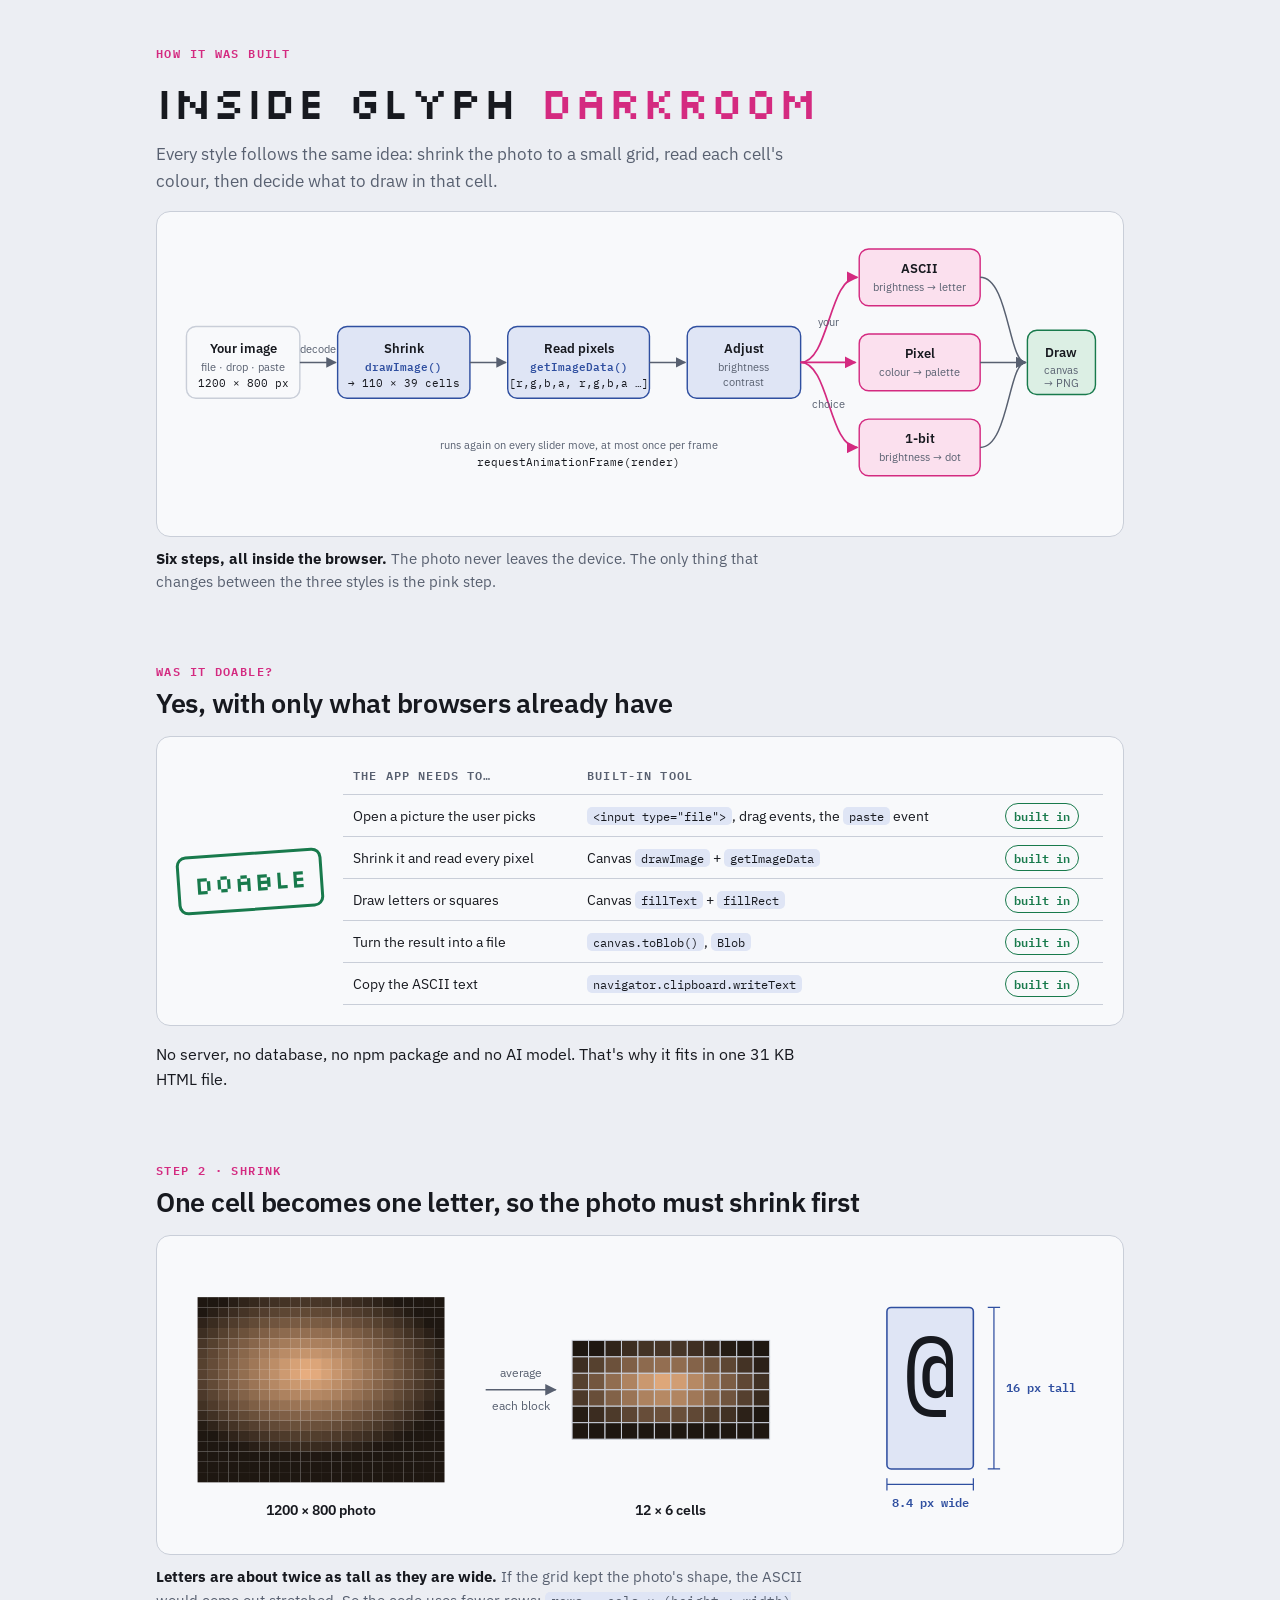
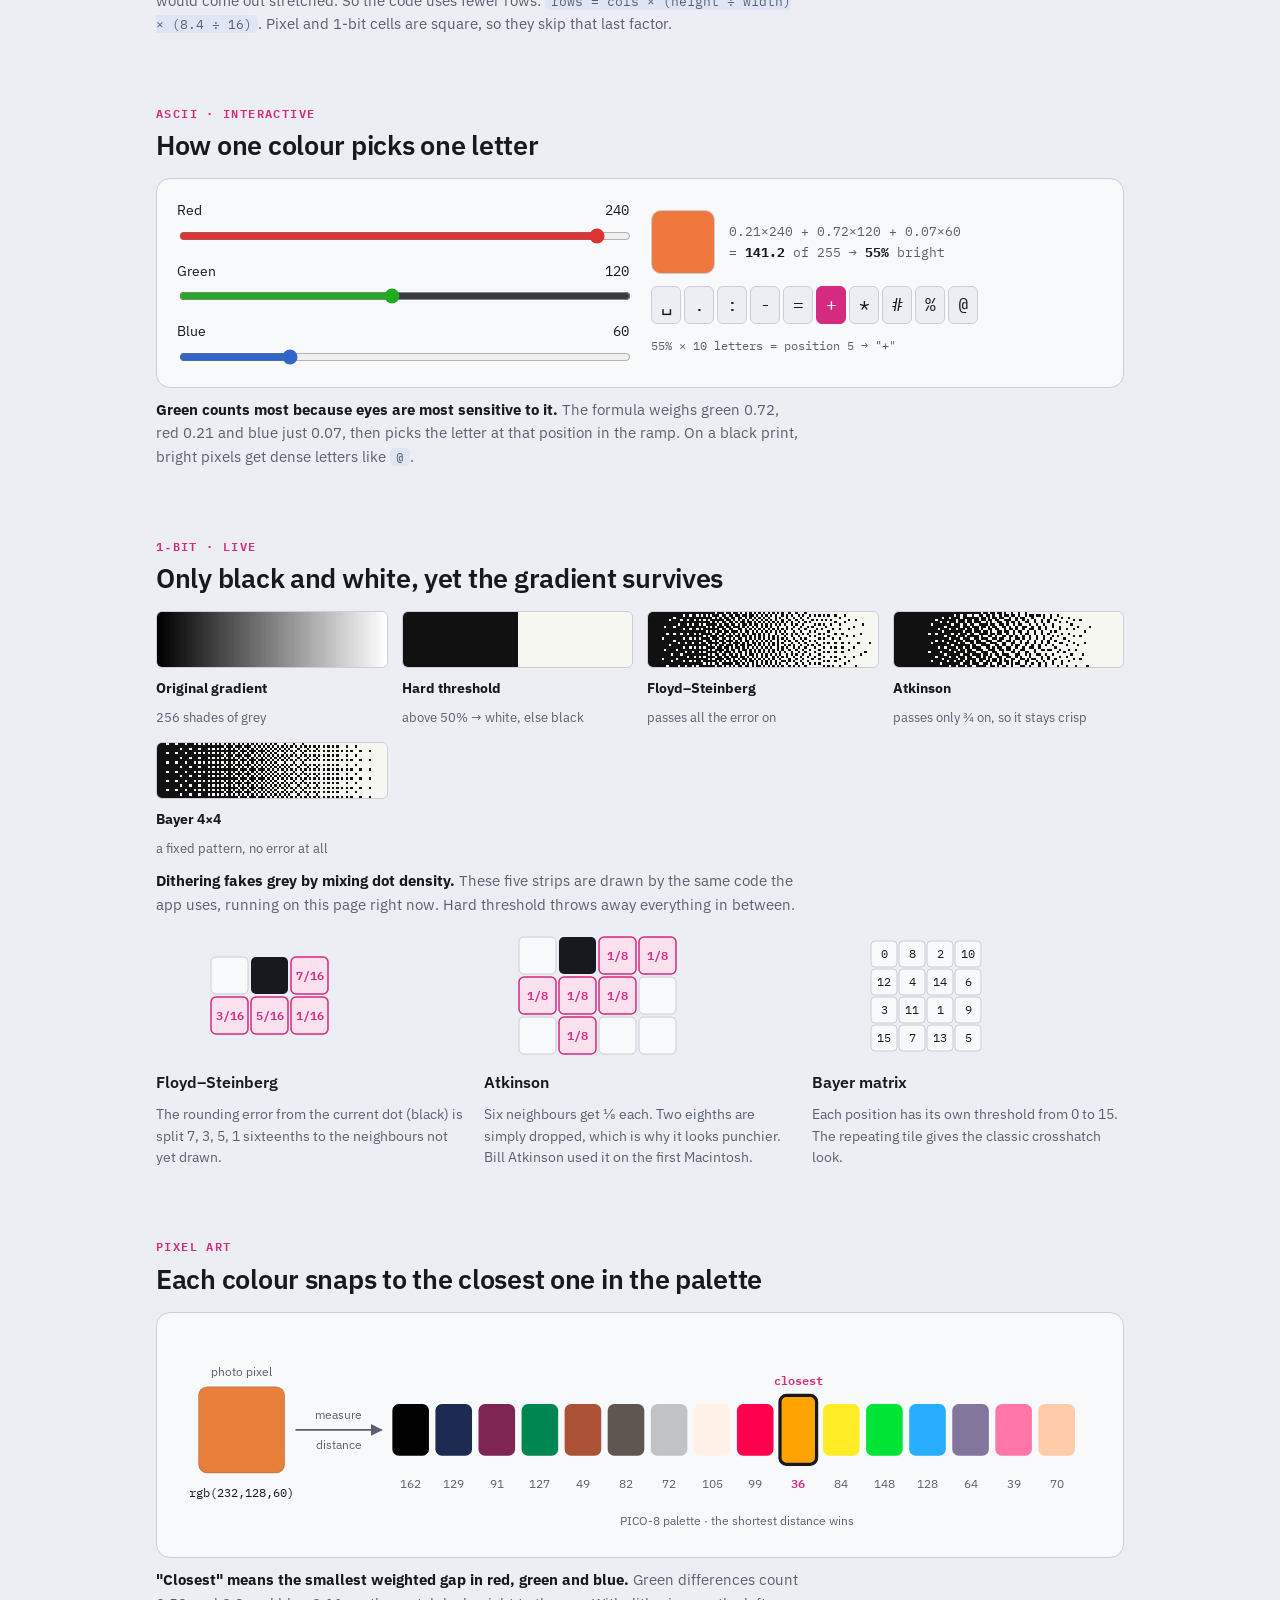
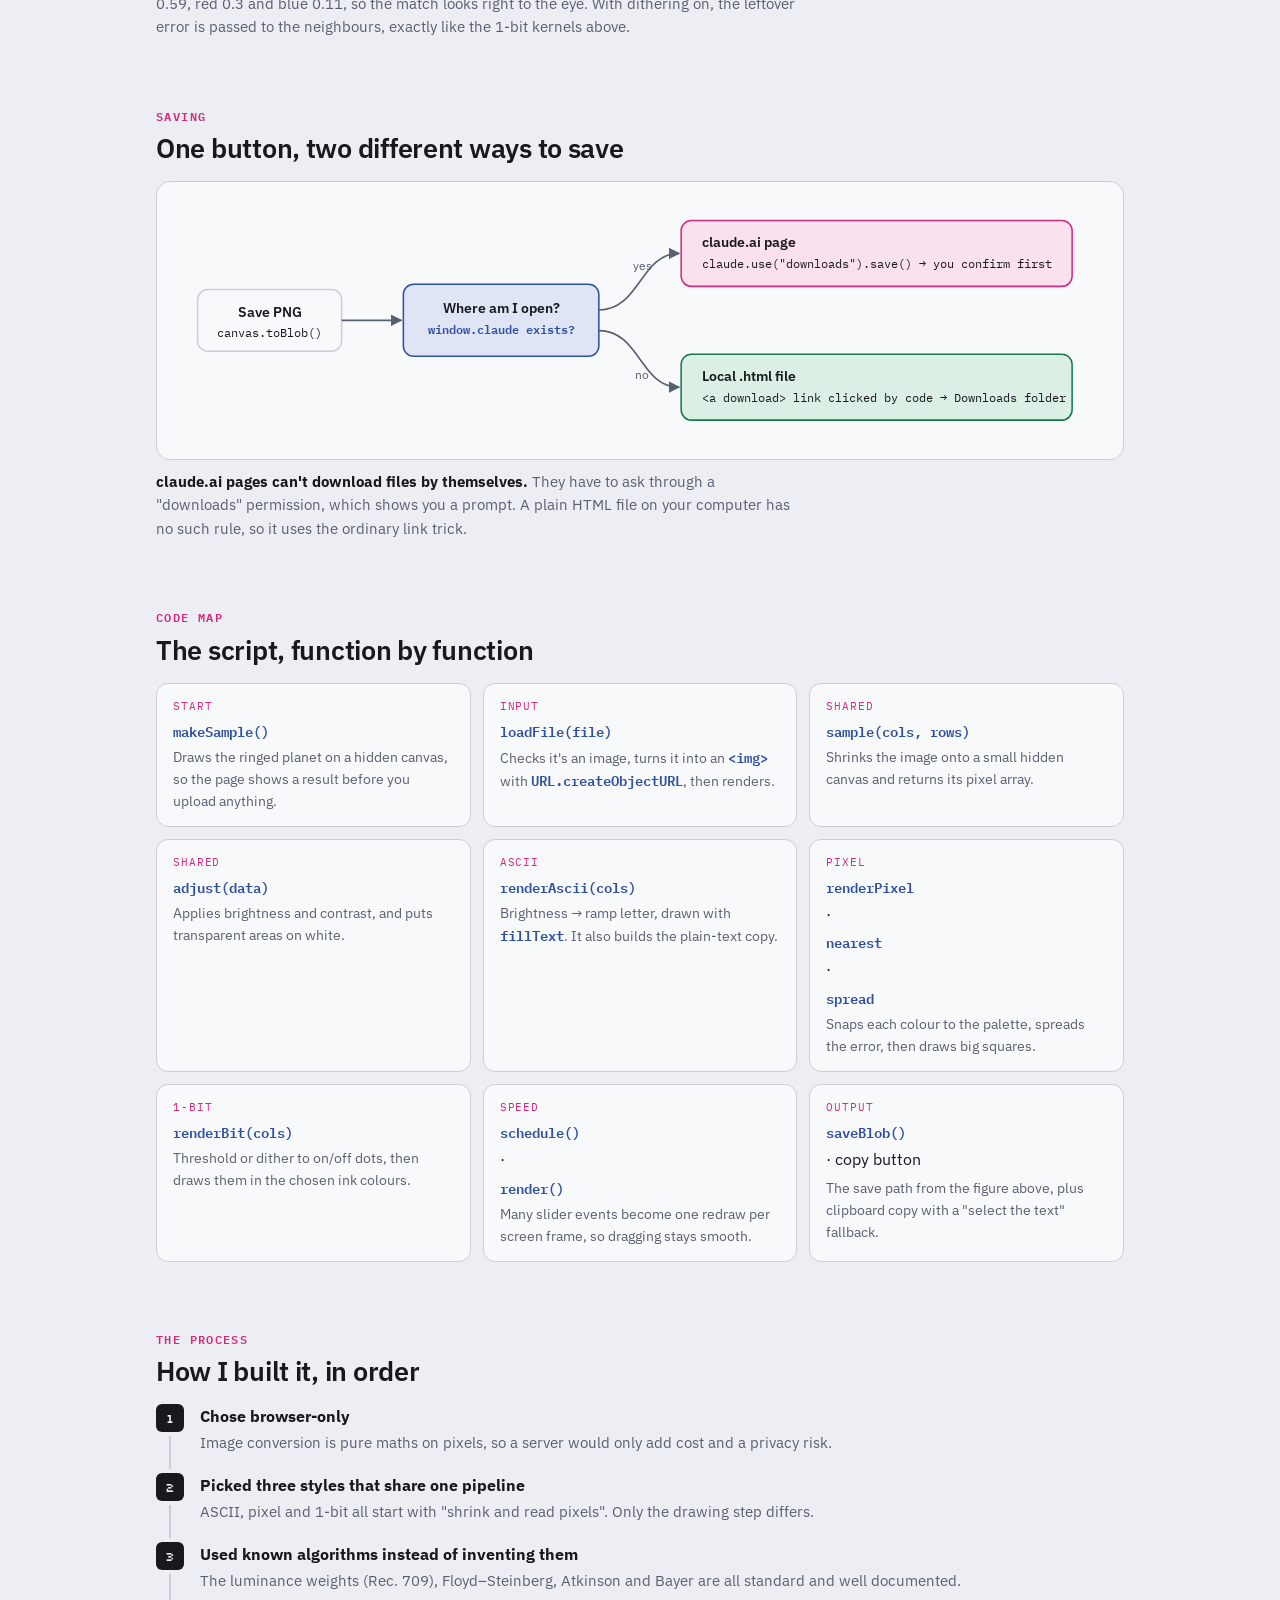
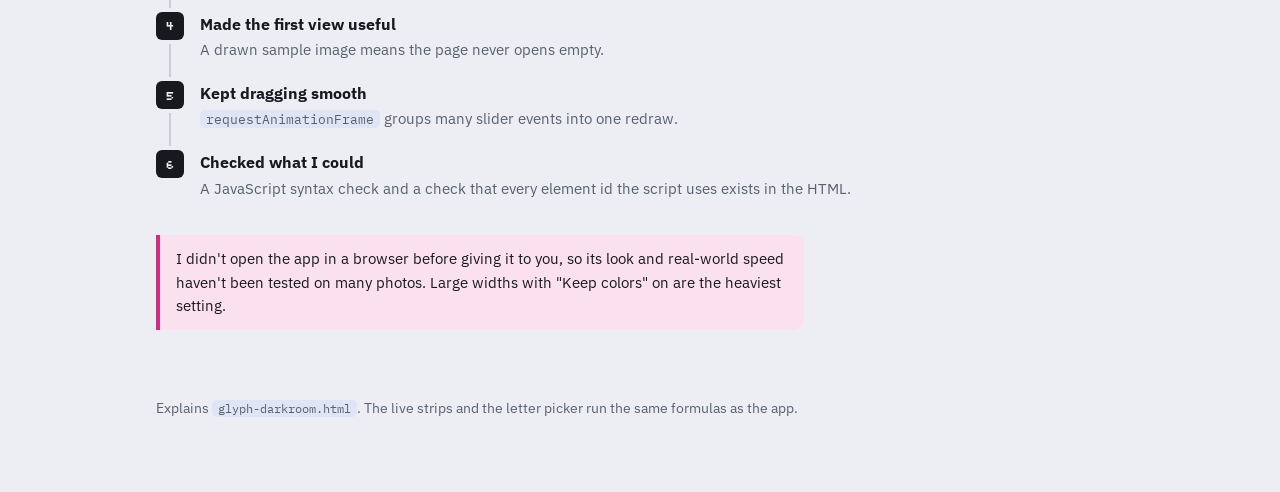
==== glyph-darkroom-explained.html @ 5de2284b "Add Glyph Darkroom app, explainer page and README" ====
<!doctype html>
<html lang="en">
<head>
<meta charset="utf-8">
<meta name="viewport" content="width=device-width, initial-scale=1, viewport-fit=cover">
<style>:root{padding-top:env(safe-area-inset-top,0px);padding-bottom:env(safe-area-inset-bottom,0px)}body{margin:0}img{max-width:100%}[hidden]{display:none!important}</style>
<title>Inside Glyph Darkroom</title>
<meta name="claude:viewport-fit-sides" content="cover">
<link rel="preconnect" href="https://fonts.googleapis.com">
<link rel="preconnect" href="https://fonts.gstatic.com" crossorigin>
<link rel="stylesheet" href="https://fonts.googleapis.com/css2?family=Silkscreen&family=IBM+Plex+Sans:wght@400;500;600&family=IBM+Plex+Mono:wght@400;500;600&display=swap">
<style>
/* Layout: one 1000px column; every section opens with a figure, caption states the claim, a little text after.
   Same risograph palette as the app it explains. */
:root {
  --paper: #eceef3; --sheet: #f8f9fb; --ink: #17191f; --muted: #586070; --rule: #c9ced8;
  --blue: #2f4fa0; --blue-soft: #dfe5f5; --pink: #d42a80; --pink-soft: #fbe0ee;
  --green: #187a4c; --green-soft: #dcefe4; --mat: #dfe2e9;
  --font-display: "Silkscreen", "Courier New", monospace;
  --font-body: "IBM Plex Sans", system-ui, -apple-system, "Segoe UI", sans-serif;
  --font-mono: "IBM Plex Mono", ui-monospace, Consolas, monospace;
}
@media (prefers-color-scheme: dark) {
  :root:not([data-theme="light"]) {
    --paper: #13151a; --sheet: #1b1e25; --ink: #eceef3; --muted: #9aa2b2; --rule: #2e333e;
    --blue: #8ea6ec; --blue-soft: #232c45; --pink: #ff6fb3; --pink-soft: #3b1d2d;
    --green: #5fd39a; --green-soft: #173327; --mat: #0e1014;
    color-scheme: dark;
  }
}
:root[data-theme="dark"] {
  --paper: #13151a; --sheet: #1b1e25; --ink: #eceef3; --muted: #9aa2b2; --rule: #2e333e;
  --blue: #8ea6ec; --blue-soft: #232c45; --pink: #ff6fb3; --pink-soft: #3b1d2d;
  --green: #5fd39a; --green-soft: #173327; --mat: #0e1014;
  color-scheme: dark;
}
* { box-sizing: border-box; }
body { background: var(--paper); color: var(--ink); font-family: var(--font-body); font-size: 16px; line-height: 1.6; }
.page {
  max-width: 1000px; margin: 0 auto;
  padding-block: 44px 72px;
  padding-left: max(16px, env(safe-area-inset-left, 0px));
  padding-right: max(16px, env(safe-area-inset-right, 0px));
  display: flex; flex-direction: column; gap: 68px;
}
h1, h2, h3 { margin: 0; text-wrap: balance; }
h1 { font-family: var(--font-display); font-weight: 400; font-size: clamp(1.8rem, 5vw, 2.8rem); line-height: 1.05; }
h1 .pk { color: var(--pink); }
h2 { font-size: clamp(1.3rem, 3vw, 1.7rem); font-weight: 600; line-height: 1.25; letter-spacing: -0.01em; }
h3 { font-size: 1rem; font-weight: 600; }
p { margin: 0; max-width: 65ch; }
code { font-family: var(--font-mono); font-size: 0.86em; background: var(--blue-soft); padding: 1px 6px; border-radius: 5px; }
.eyebrow { font-family: var(--font-mono); font-size: 0.72rem; font-weight: 600; letter-spacing: 0.12em; text-transform: uppercase; color: var(--pink); }
section { display: flex; flex-direction: column; gap: 16px; }
.head { display: flex; flex-direction: column; gap: 6px; }
.lead { color: var(--muted); font-size: 1.05rem; }
figure { margin: 0; display: flex; flex-direction: column; gap: 10px; }
figcaption { color: var(--muted); font-size: 0.92rem; max-width: 72ch; }
figcaption strong { color: var(--ink); }
.panel { background: var(--sheet); border: 1px solid var(--rule); border-radius: 14px; padding: 20px; }
.scroll { overflow-x: auto; }
.scroll svg { display: block; width: 100%; min-width: 660px; height: auto; }

/* svg paint */
.n { fill: var(--sheet); stroke: var(--rule); stroke-width: 1.5; }
.n-b { fill: var(--blue-soft); stroke: var(--blue); stroke-width: 1.5; }
.n-p { fill: var(--pink-soft); stroke: var(--pink); stroke-width: 1.5; }
.n-g { fill: var(--green-soft); stroke: var(--green); stroke-width: 1.5; }
.tx { fill: var(--ink); font-family: var(--font-body); font-size: 13px; }
.tb { fill: var(--ink); font-family: var(--font-body); font-weight: 600; font-size: 14px; }
.tm { fill: var(--muted); font-family: var(--font-body); font-size: 11.5px; }
.tc { fill: var(--ink); font-family: var(--font-mono); font-size: 11.5px; }
.tc-b { fill: var(--blue); font-family: var(--font-mono); font-size: 11.5px; font-weight: 600; }
.tc-p { fill: var(--pink); font-family: var(--font-mono); font-size: 11.5px; font-weight: 600; }
.e { fill: none; stroke: var(--muted); stroke-width: 1.6; }
.e-p { fill: none; stroke: var(--pink); stroke-width: 1.8; }
.ah { fill: var(--muted); } .ah-p { fill: var(--pink); }
.dim { stroke: var(--blue); stroke-width: 1.2; fill: none; }
.cellg { fill: none; stroke: var(--rule); stroke-width: 1; }
.cell-hot { fill: var(--pink-soft); stroke: var(--pink); stroke-width: 1.5; }
.cell-me { fill: var(--ink); }
.cell-w { fill: var(--sheet); stroke: var(--rule); stroke-width: 1; }

/* verdict */
.verdict { display: grid; grid-template-columns: auto minmax(0, 1fr); gap: 16px 20px; align-items: center; }
.stamp { font-family: var(--font-display); font-size: 1.6rem; color: var(--green); border: 3px solid var(--green); border-radius: 10px; padding: 6px 14px; transform: rotate(-4deg); white-space: nowrap; }
.need { width: 100%; border-collapse: collapse; font-size: 0.9rem; }
.need th, .need td { text-align: left; padding: 9px 10px; border-bottom: 1px solid var(--rule); vertical-align: top; }
.need th { font-family: var(--font-mono); font-size: 0.72rem; letter-spacing: 0.1em; text-transform: uppercase; color: var(--muted); font-weight: 600; }
.chip { font-family: var(--font-mono); font-size: 0.75rem; font-weight: 600; padding: 2px 8px; border-radius: 999px; border: 1.5px solid currentColor; white-space: nowrap; }
.chip.ok { color: var(--green); }
.table-wrap { overflow-x: auto; }
.table-wrap table { min-width: 560px; }

/* luminance lab */
.lab { display: grid; grid-template-columns: minmax(0, 1fr) minmax(0, 1fr); gap: 22px; align-items: center; }
.lab-in { display: flex; flex-direction: column; gap: 14px; }
.slider { display: flex; flex-direction: column; gap: 4px; font-size: 0.88rem; }
.slider .row { display: flex; justify-content: space-between; }
.slider output { font-family: var(--font-mono); font-variant-numeric: tabular-nums; }
input[type="range"] { width: 100%; }
#rR { accent-color: #d33; } #rG { accent-color: #2a2; } #rB { accent-color: #36c; }
.lab-out { display: flex; flex-direction: column; gap: 12px; }
.swatch-row { display: flex; align-items: center; gap: 14px; }
.swatch { width: 64px; height: 64px; border-radius: 10px; border: 1px solid var(--rule); flex-shrink: 0; }
.math { font-family: var(--font-mono); font-size: 0.82rem; color: var(--muted); font-variant-numeric: tabular-nums; overflow-wrap: anywhere; }
.math b { color: var(--ink); }
.ramp { display: flex; gap: 3px; flex-wrap: wrap; }
.ramp span {
  width: 30px; height: 38px; display: inline-flex; align-items: center; justify-content: center;
  font-family: var(--font-mono); font-size: 1.15rem; border-radius: 6px; border: 1px solid var(--rule); background: var(--paper);
}
.ramp span.on { background: var(--pink); border-color: var(--pink); color: #fff; }
.ramp-idx { font-family: var(--font-mono); font-size: 0.78rem; color: var(--muted); }

/* dithering small multiples */
.multiples { display: grid; grid-template-columns: repeat(auto-fill, minmax(min(100%, 210px), 1fr)); gap: 14px; }
.mult { display: flex; flex-direction: column; gap: 8px; }
.mult canvas { width: 100%; height: auto; image-rendering: pixelated; border-radius: 6px; border: 1px solid var(--rule); display: block; }
.mult b { font-size: 0.9rem; }
.mult span { font-size: 0.82rem; color: var(--muted); }

/* kernels */
.kernels { display: grid; grid-template-columns: repeat(3, minmax(0, 1fr)); gap: 16px; }
.kernel { display: flex; flex-direction: column; gap: 8px; align-items: flex-start; }
.kernel svg { width: 100%; max-width: 230px; height: auto; }
.kernel p { font-size: 0.85rem; color: var(--muted); }

/* code map */
.codemap { display: grid; grid-template-columns: repeat(auto-fill, minmax(min(100%, 280px), 1fr)); gap: 12px; }
.fn { padding: 14px 16px; border-radius: 12px; border: 1px solid var(--rule); background: var(--sheet); display: flex; flex-direction: column; gap: 4px; }
.fn code { background: none; padding: 0; font-weight: 600; color: var(--blue); font-size: 0.86rem; }
.fn span { font-size: 0.86rem; color: var(--muted); }
.fn .tagline { font-family: var(--font-mono); font-size: 0.7rem; letter-spacing: 0.08em; text-transform: uppercase; color: var(--pink); }

/* build steps */
.steps { list-style: none; margin: 0; padding: 0; display: flex; flex-direction: column; counter-reset: s; }
.steps li { counter-increment: s; position: relative; padding: 0 0 18px 44px; }
.steps li::before {
  content: counter(s); position: absolute; left: 0; top: 0;
  width: 28px; height: 28px; border-radius: 6px; background: var(--ink); color: var(--paper);
  display: flex; align-items: center; justify-content: center; font-family: var(--font-display); font-size: 0.8rem;
}
.steps li::after { content: ""; position: absolute; left: 13px; top: 32px; bottom: 4px; width: 2px; background: var(--rule); }
.steps li:last-child::after { display: none; }
.steps b { display: block; }
.steps span { color: var(--muted); font-size: 0.92rem; }
.honest { border-left: 4px solid var(--pink); padding: 12px 16px; background: var(--pink-soft); border-radius: 0 10px 10px 0; font-size: 0.92rem; max-width: 72ch; }

footer { color: var(--muted); font-size: 0.85rem; }

@media (max-width: 760px) {
  .lab { grid-template-columns: minmax(0, 1fr); }
  .kernels { grid-template-columns: minmax(0, 1fr); }
  .verdict { grid-template-columns: minmax(0, 1fr); }
  .stamp { justify-self: start; }
}
</style>
</head>
<body>
<main class="page">

  <!-- HERO -->
  <section aria-labelledby="h1">
    <span class="eyebrow">How it was built</span>
    <h1 id="h1">Inside Glyph <span class="pk">Darkroom</span></h1>
    <p class="lead">Every style follows the same idea: shrink the photo to a small grid, read each cell's colour, then decide what to draw in that cell.</p>
    <figure>
      <div class="panel scroll">
        <svg viewBox="0 0 980 300" role="img" aria-label="Pipeline from image file to output">
          <defs>
            <marker id="a" viewBox="0 0 10 10" refX="9" refY="5" markerWidth="7" markerHeight="7" orient="auto"><path class="ah" d="M0,0L10,5L0,10z"/></marker>
            <marker id="ap" viewBox="0 0 10 10" refX="9" refY="5" markerWidth="7" markerHeight="7" orient="auto"><path class="ah-p" d="M0,0L10,5L0,10z"/></marker>
          </defs>
          <!-- 1 file -->
          <rect class="n" x="10" y="100" width="120" height="76" rx="10"/>
          <text class="tb" x="70" y="128" text-anchor="middle">Your image</text>
          <text class="tm" x="70" y="147" text-anchor="middle">file · drop · paste</text>
          <text class="tc" x="70" y="164" text-anchor="middle">1200 × 800 px</text>
          <path class="e" d="M130 138 H168" marker-end="url(#a)"/>
          <text class="tm" x="149" y="128" text-anchor="middle">decode</text>

          <!-- 2 shrink -->
          <rect class="n-b" x="170" y="100" width="140" height="76" rx="10"/>
          <text class="tb" x="240" y="128" text-anchor="middle">Shrink</text>
          <text class="tc-b" x="240" y="147" text-anchor="middle">drawImage()</text>
          <text class="tc" x="240" y="164" text-anchor="middle">→ 110 × 39 cells</text>
          <path class="e" d="M310 138 H348" marker-end="url(#a)"/>

          <!-- 3 read -->
          <rect class="n-b" x="350" y="100" width="150" height="76" rx="10"/>
          <text class="tb" x="425" y="128" text-anchor="middle">Read pixels</text>
          <text class="tc-b" x="425" y="147" text-anchor="middle">getImageData()</text>
          <text class="tc" x="425" y="164" text-anchor="middle">[r,g,b,a, r,g,b,a …]</text>
          <path class="e" d="M500 138 H538" marker-end="url(#a)"/>

          <!-- 4 adjust -->
          <rect class="n-b" x="540" y="100" width="120" height="76" rx="10"/>
          <text class="tb" x="600" y="128" text-anchor="middle">Adjust</text>
          <text class="tm" x="600" y="147" text-anchor="middle">brightness</text>
          <text class="tm" x="600" y="163" text-anchor="middle">contrast</text>

          <!-- branch -->
          <path class="e-p" d="M660 138 C 690 138, 690 48, 720 48" marker-end="url(#ap)"/>
          <path class="e-p" d="M660 138 H718" marker-end="url(#ap)"/>
          <path class="e-p" d="M660 138 C 690 138, 690 228, 720 228" marker-end="url(#ap)"/>
          <text class="tm" x="690" y="100" text-anchor="middle">your</text>
          <text class="tm" x="690" y="186" text-anchor="middle">choice</text>

          <rect class="n-p" x="722" y="18" width="128" height="60" rx="10"/>
          <text class="tb" x="786" y="43" text-anchor="middle">ASCII</text>
          <text class="tm" x="786" y="62" text-anchor="middle">brightness → letter</text>
          <rect class="n-p" x="722" y="108" width="128" height="60" rx="10"/>
          <text class="tb" x="786" y="133" text-anchor="middle">Pixel</text>
          <text class="tm" x="786" y="152" text-anchor="middle">colour → palette</text>
          <rect class="n-p" x="722" y="198" width="128" height="60" rx="10"/>
          <text class="tb" x="786" y="223" text-anchor="middle">1‑bit</text>
          <text class="tm" x="786" y="242" text-anchor="middle">brightness → dot</text>

          <path class="e" d="M850 48 C 880 48, 880 138, 898 138" marker-end="url(#a)"/>
          <path class="e" d="M850 138 H898" marker-end="url(#a)"/>
          <path class="e" d="M850 228 C 880 228, 880 138, 898 138" marker-end="url(#a)"/>
          <rect class="n-g" x="900" y="104" width="72" height="68" rx="10"/>
          <text class="tb" x="936" y="132" text-anchor="middle">Draw</text>
          <text class="tm" x="936" y="150" text-anchor="middle">canvas</text>
          <text class="tm" x="936" y="164" text-anchor="middle">→ PNG</text>

          <text class="tm" x="425" y="230" text-anchor="middle">runs again on every slider move, at most once per frame</text>
          <text class="tc" x="425" y="248" text-anchor="middle">requestAnimationFrame(render)</text>
        </svg>
      </div>
      <figcaption><strong>Six steps, all inside the browser.</strong> The photo never leaves the device. The only thing that changes between the three styles is the pink step.</figcaption>
    </figure>
  </section>

  <!-- VERDICT -->
  <section aria-labelledby="h-v">
    <div class="head">
      <span class="eyebrow">Was it doable?</span>
      <h2 id="h-v">Yes, with only what browsers already have</h2>
    </div>
    <div class="panel verdict">
      <span class="stamp" aria-hidden="true">DOABLE</span>
      <div class="table-wrap">
        <table class="need">
          <thead><tr><th>The app needs to…</th><th>Built-in tool</th><th></th></tr></thead>
          <tbody>
            <tr><td>Open a picture the user picks</td><td><code>&lt;input type="file"&gt;</code>, drag events, the <code>paste</code> event</td><td><span class="chip ok">built in</span></td></tr>
            <tr><td>Shrink it and read every pixel</td><td>Canvas <code>drawImage</code> + <code>getImageData</code></td><td><span class="chip ok">built in</span></td></tr>
            <tr><td>Draw letters or squares</td><td>Canvas <code>fillText</code> + <code>fillRect</code></td><td><span class="chip ok">built in</span></td></tr>
            <tr><td>Turn the result into a file</td><td><code>canvas.toBlob()</code>, <code>Blob</code></td><td><span class="chip ok">built in</span></td></tr>
            <tr><td>Copy the ASCII text</td><td><code>navigator.clipboard.writeText</code></td><td><span class="chip ok">built in</span></td></tr>
          </tbody>
        </table>
      </div>
    </div>
    <p>No server, no database, no npm package and no AI model. That's why it fits in one 31 KB HTML file.</p>
  </section>

  <!-- SHRINK -->
  <section aria-labelledby="h-s">
    <div class="head">
      <span class="eyebrow">Step 2 · Shrink</span>
      <h2 id="h-s">One cell becomes one letter, so the photo must shrink first</h2>
    </div>
    <figure>
      <div class="panel scroll">
        <svg viewBox="0 0 900 270" role="img" aria-label="A large image is averaged down to a small grid; character cells are taller than wide">
          <defs><marker id="a2" viewBox="0 0 10 10" refX="9" refY="5" markerWidth="7" markerHeight="7" orient="auto"><path class="ah" d="M0,0L10,5L0,10z"/></marker></defs>
          <!-- big photo grid -->
          <g id="bigGrid"></g>
          <text class="tb" x="140" y="252" text-anchor="middle">1200 × 800 photo</text>
          <path class="e" d="M300 130 H368" marker-end="url(#a2)"/>
          <text class="tm" x="334" y="118" text-anchor="middle">average</text>
          <text class="tm" x="334" y="150" text-anchor="middle">each block</text>
          <g id="smallGrid"></g>
          <text class="tb" x="480" y="252" text-anchor="middle">12 × 6 cells</text>
          <!-- char cell -->
          <rect class="n-b" x="690" y="50" width="84" height="157" rx="4"/>
          <text class="tc" x="732" y="146" text-anchor="middle" style="font-size:96px">@</text>
          <path class="dim" d="M690 222 H774 M690 216 V228 M774 216 V228"/>
          <text class="tc-b" x="732" y="244" text-anchor="middle">8.4 px wide</text>
          <path class="dim" d="M794 50 V207 M788 50 H800 M788 207 H800"/>
          <text class="tc-b" x="806" y="132">16 px tall</text>
        </svg>
      </div>
      <figcaption><strong>Letters are about twice as tall as they are wide.</strong> If the grid kept the photo's shape, the ASCII would come out stretched. So the code uses fewer rows: <code>rows = cols × (height ÷ width) × (8.4 ÷ 16)</code>. Pixel and 1‑bit cells are square, so they skip that last factor.</figcaption>
    </figure>
  </section>

  <!-- LUMINANCE LAB -->
  <section aria-labelledby="h-l">
    <div class="head">
      <span class="eyebrow">ASCII · Interactive</span>
      <h2 id="h-l">How one colour picks one letter</h2>
    </div>
    <figure>
      <div class="panel lab">
        <div class="lab-in">
          <div class="slider"><div class="row"><label for="rR">Red</label><output id="oR" for="rR"></output></div><input type="range" id="rR" min="0" max="255" value="240"></div>
          <div class="slider"><div class="row"><label for="rG">Green</label><output id="oG" for="rG"></output></div><input type="range" id="rG" min="0" max="255" value="120"></div>
          <div class="slider"><div class="row"><label for="rB">Blue</label><output id="oB" for="rB"></output></div><input type="range" id="rB" min="0" max="255" value="60"></div>
        </div>
        <div class="lab-out">
          <div class="swatch-row">
            <div class="swatch" id="sw"></div>
            <div class="math" id="math"></div>
          </div>
          <div class="ramp" id="ramp" aria-label="Character ramp"></div>
          <div class="ramp-idx" id="rampIdx"></div>
        </div>
      </div>
      <figcaption><strong>Green counts most because eyes are most sensitive to it.</strong> The formula weighs green 0.72, red 0.21 and blue just 0.07, then picks the letter at that position in the ramp. On a black print, bright pixels get dense letters like <code>@</code>.</figcaption>
    </figure>
  </section>

  <!-- DITHER MULTIPLES -->
  <section aria-labelledby="h-d">
    <div class="head">
      <span class="eyebrow">1‑bit · Live</span>
      <h2 id="h-d">Only black and white, yet the gradient survives</h2>
    </div>
    <figure>
      <div class="multiples">
        <div class="mult"><canvas id="d-src" width="200" height="48"></canvas><b>Original gradient</b><span>256 shades of grey</span></div>
        <div class="mult"><canvas id="d-none" width="200" height="48"></canvas><b>Hard threshold</b><span>above 50% → white, else black</span></div>
        <div class="mult"><canvas id="d-fs" width="200" height="48"></canvas><b>Floyd–Steinberg</b><span>passes all the error on</span></div>
        <div class="mult"><canvas id="d-atk" width="200" height="48"></canvas><b>Atkinson</b><span>passes only ¾ on, so it stays crisp</span></div>
        <div class="mult"><canvas id="d-bay" width="200" height="48"></canvas><b>Bayer 4×4</b><span>a fixed pattern, no error at all</span></div>
      </div>
      <figcaption><strong>Dithering fakes grey by mixing dot density.</strong> These five strips are drawn by the same code the app uses, running on this page right now. Hard threshold throws away everything in between.</figcaption>
    </figure>

    <div class="kernels">
      <div class="kernel">
        <svg viewBox="0 0 230 130" role="img" aria-label="Floyd–Steinberg kernel">
          <g id="k-fs"></g>
        </svg>
        <h3>Floyd–Steinberg</h3>
        <p>The rounding error from the current dot (black) is split 7, 3, 5, 1 sixteenths to the neighbours not yet drawn.</p>
      </div>
      <div class="kernel">
        <svg viewBox="0 0 230 130" role="img" aria-label="Atkinson kernel">
          <g id="k-atk"></g>
        </svg>
        <h3>Atkinson</h3>
        <p>Six neighbours get ⅛ each. Two eighths are simply dropped, which is why it looks punchier. Bill Atkinson used it on the first Macintosh.</p>
      </div>
      <div class="kernel">
        <svg viewBox="0 0 230 130" role="img" aria-label="Bayer 4 by 4 matrix">
          <g id="k-bay"></g>
        </svg>
        <h3>Bayer matrix</h3>
        <p>Each position has its own threshold from 0 to 15. The repeating tile gives the classic crosshatch look.</p>
      </div>
    </div>
  </section>

  <!-- PIXEL -->
  <section aria-labelledby="h-p">
    <div class="head">
      <span class="eyebrow">Pixel art</span>
      <h2 id="h-p">Each colour snaps to the closest one in the palette</h2>
    </div>
    <figure>
      <div class="panel scroll">
        <svg viewBox="0 0 860 190" role="img" aria-label="An orange pixel is matched to the nearest PICO-8 colour">
          <defs><marker id="a3" viewBox="0 0 10 10" refX="9" refY="5" markerWidth="7" markerHeight="7" orient="auto"><path class="ah" d="M0,0L10,5L0,10z"/></marker></defs>
          <rect x="20" y="50" width="80" height="80" rx="8" style="fill:#e8803c" stroke="currentColor" stroke-opacity=".2"/>
          <text class="tc" x="60" y="152" text-anchor="middle">rgb(232,128,60)</text>
          <text class="tm" x="60" y="40" text-anchor="middle">photo pixel</text>
          <path class="e" d="M110 90 H190" marker-end="url(#a3)"/>
          <text class="tm" x="150" y="80" text-anchor="middle">measure</text>
          <text class="tm" x="150" y="108" text-anchor="middle">distance</text>
          <g id="palRow"></g>
          <text class="tm" x="520" y="178" text-anchor="middle">PICO‑8 palette · the shortest distance wins</text>
        </svg>
      </div>
      <figcaption><strong>"Closest" means the smallest weighted gap in red, green and blue.</strong> Green differences count 0.59, red 0.3 and blue 0.11, so the match looks right to the eye. With dithering on, the leftover error is passed to the neighbours, exactly like the 1‑bit kernels above.</figcaption>
    </figure>
  </section>

  <!-- SAVING -->
  <section aria-labelledby="h-save">
    <div class="head">
      <span class="eyebrow">Saving</span>
      <h2 id="h-save">One button, two different ways to save</h2>
    </div>
    <figure>
      <div class="panel scroll">
        <svg viewBox="0 0 900 230" role="img" aria-label="Save button branches depending on where the page is open">
          <defs><marker id="a4" viewBox="0 0 10 10" refX="9" refY="5" markerWidth="7" markerHeight="7" orient="auto"><path class="ah" d="M0,0L10,5L0,10z"/></marker></defs>
          <rect class="n" x="20" y="85" width="140" height="60" rx="10"/>
          <text class="tb" x="90" y="112" text-anchor="middle">Save PNG</text>
          <text class="tc" x="90" y="131" text-anchor="middle">canvas.toBlob()</text>
          <path class="e" d="M160 115 H218" marker-end="url(#a4)"/>
          <rect class="n-b" x="220" y="80" width="190" height="70" rx="10"/>
          <text class="tb" x="315" y="108" text-anchor="middle">Where am I open?</text>
          <text class="tc-b" x="315" y="128" text-anchor="middle">window.claude exists?</text>
          <path class="e" d="M410 105 C 450 105, 450 50, 488 50" marker-end="url(#a4)"/>
          <path class="e" d="M410 125 C 450 125, 450 180, 488 180" marker-end="url(#a4)"/>
          <text class="tm" x="452" y="66" text-anchor="middle">yes</text>
          <text class="tm" x="452" y="172" text-anchor="middle">no</text>
          <rect class="n-p" x="490" y="18" width="380" height="64" rx="10"/>
          <text class="tb" x="510" y="44">claude.ai page</text>
          <text class="tc" x="510" y="64">claude.use("downloads").save() → you confirm first</text>
          <rect class="n-g" x="490" y="148" width="380" height="64" rx="10"/>
          <text class="tb" x="510" y="174">Local .html file</text>
          <text class="tc" x="510" y="194">&lt;a download&gt; link clicked by code → Downloads folder</text>
        </svg>
      </div>
      <figcaption><strong>claude.ai pages can't download files by themselves.</strong> They have to ask through a "downloads" permission, which shows you a prompt. A plain HTML file on your computer has no such rule, so it uses the ordinary link trick.</figcaption>
    </figure>
  </section>

  <!-- CODE MAP -->
  <section aria-labelledby="h-code">
    <div class="head">
      <span class="eyebrow">Code map</span>
      <h2 id="h-code">The script, function by function</h2>
    </div>
    <div class="codemap">
      <div class="fn"><span class="tagline">start</span><code>makeSample()</code><span>Draws the ringed planet on a hidden canvas, so the page shows a result before you upload anything.</span></div>
      <div class="fn"><span class="tagline">input</span><code>loadFile(file)</code><span>Checks it's an image, turns it into an <code>&lt;img&gt;</code> with <code>URL.createObjectURL</code>, then renders.</span></div>
      <div class="fn"><span class="tagline">shared</span><code>sample(cols, rows)</code><span>Shrinks the image onto a small hidden canvas and returns its pixel array.</span></div>
      <div class="fn"><span class="tagline">shared</span><code>adjust(data)</code><span>Applies brightness and contrast, and puts transparent areas on white.</span></div>
      <div class="fn"><span class="tagline">ascii</span><code>renderAscii(cols)</code><span>Brightness → ramp letter, drawn with <code>fillText</code>. It also builds the plain-text copy.</span></div>
      <div class="fn"><span class="tagline">pixel</span><code>renderPixel</code> · <code>nearest</code> · <code>spread</code><span>Snaps each colour to the palette, spreads the error, then draws big squares.</span></div>
      <div class="fn"><span class="tagline">1-bit</span><code>renderBit(cols)</code><span>Threshold or dither to on/off dots, then draws them in the chosen ink colours.</span></div>
      <div class="fn"><span class="tagline">speed</span><code>schedule()</code> · <code>render()</code><span>Many slider events become one redraw per screen frame, so dragging stays smooth.</span></div>
      <div class="fn"><span class="tagline">output</span><code>saveBlob()</code> · copy button<span>The save path from the figure above, plus clipboard copy with a "select the text" fallback.</span></div>
    </div>
  </section>

  <!-- HOW I BUILT IT -->
  <section aria-labelledby="h-build">
    <div class="head">
      <span class="eyebrow">The process</span>
      <h2 id="h-build">How I built it, in order</h2>
    </div>
    <ol class="steps">
      <li><b>Chose browser-only</b><span>Image conversion is pure maths on pixels, so a server would only add cost and a privacy risk.</span></li>
      <li><b>Picked three styles that share one pipeline</b><span>ASCII, pixel and 1‑bit all start with "shrink and read pixels". Only the drawing step differs.</span></li>
      <li><b>Used known algorithms instead of inventing them</b><span>The luminance weights (Rec. 709), Floyd–Steinberg, Atkinson and Bayer are all standard and well documented.</span></li>
      <li><b>Made the first view useful</b><span>A drawn sample image means the page never opens empty.</span></li>
      <li><b>Kept dragging smooth</b><span><code>requestAnimationFrame</code> groups many slider events into one redraw.</span></li>
      <li><b>Checked what I could</b><span>A JavaScript syntax check and a check that every element id the script uses exists in the HTML.</span></li>
    </ol>
    <p class="honest">I didn't open the app in a browser before giving it to you, so its look and real-world speed haven't been tested on many photos. Large widths with "Keep colors" on are the heaviest setting.</p>
  </section>

  <footer>Explains <code>glyph-darkroom.html</code>. The live strips and the letter picker run the same formulas as the app.</footer>
</main>

<script>
(function () {
  "use strict";
  var $ = function (id) { return document.getElementById(id); };
  var SVGNS = "http://www.w3.org/2000/svg";
  function el(tag, attrs, parent) {
    var e = document.createElementNS(SVGNS, tag);
    for (var k in attrs) e.setAttribute(k, attrs[k]);
    if (parent) parent.appendChild(e);
    return e;
  }

  // ---- Shrink figure: big grid -> small grid (shades from a soft sphere) ----
  function shade(x, y, w, h) {
    var dx = (x + 0.5) / w - 0.45, dy = (y + 0.5) / h - 0.4;
    var d = Math.sqrt(dx * dx + dy * dy * 1.6);
    return Math.max(0, Math.min(1, 1 - d * 1.7));
  }
  var big = $("bigGrid");
  for (var y = 0; y < 18; y++) for (var x = 0; x < 24; x++) {
    var v = shade(x, y, 24, 18), c = Math.round(30 + v * 210);
    el("rect", { x: 20 + x * 10, y: 40 + y * 10, width: 10, height: 10, style: "fill:rgb(" + c + "," + Math.round(c * 0.75) + "," + Math.round(c * 0.55) + ")" }, big);
  }
  var small = $("smallGrid");
  for (var sy = 0; sy < 6; sy++) for (var sx = 0; sx < 12; sx++) {
    var sv = shade(sx * 2, sy * 3, 24, 18), sc = Math.round(30 + sv * 210);
    el("rect", { x: 384 + sx * 16, y: 82 + sy * 16, width: 16, height: 16, style: "fill:rgb(" + sc + "," + Math.round(sc * 0.75) + "," + Math.round(sc * 0.55) + ")", "class": "cellg" }, small);
  }

  // ---- Luminance lab ----
  var RAMP = " .:-=+*#%@";
  var rampEl = $("ramp");
  var cells = RAMP.split("").map(function (ch, i) {
    var s = document.createElement("span"); s.textContent = ch === " " ? "␣" : ch; s.title = "position " + i;
    rampEl.appendChild(s); return s;
  });
  function lab() {
    var r = +$("rR").value, g = +$("rG").value, b = +$("rB").value;
    $("oR").textContent = r; $("oG").textContent = g; $("oB").textContent = b;
    $("sw").style.background = "rgb(" + r + "," + g + "," + b + ")";
    var L = (0.2126 * r + 0.7152 * g + 0.0722 * b) / 255;
    var idx = Math.min(RAMP.length - 1, Math.floor(L * RAMP.length));
    $("math").innerHTML = "0.21×" + r + " + 0.72×" + g + " + 0.07×" + b + "<br>= <b>" + (L * 255).toFixed(1) + "</b> of 255 → <b>" + Math.round(L * 100) + "%</b> bright";
    cells.forEach(function (c, i) { c.classList.toggle("on", i === idx); });
    $("rampIdx").textContent = Math.round(L * 100) + "% × " + RAMP.length + " letters = position " + idx + " → \"" + (RAMP[idx] === " " ? "space" : RAMP[idx]) + "\"";
  }
  ["rR", "rG", "rB"].forEach(function (id) { $(id).addEventListener("input", lab); });
  lab();

  // ---- Dither strips (same maths as the app) ----
  var W = 100, H = 24;
  function gradient() { var L = new Float32Array(W * H); for (var y = 0; y < H; y++) for (var x = 0; x < W; x++) L[y * W + x] = x / (W - 1); return L; }
  function add(L, x, y, v) { if (x >= 0 && x < W && y < H) L[y * W + x] += v; }
  var BAYER = [0, 8, 2, 10, 12, 4, 14, 6, 3, 11, 1, 9, 15, 7, 13, 5];
  function dither(method) {
    var L = gradient(), bits = new Uint8Array(W * H);
    for (var y = 0; y < H; y++) for (var x = 0; x < W; x++) {
      var p = y * W + x, v = L[p], on;
      if (method === "bay") on = v > (BAYER[(y % 4) * 4 + (x % 4)] + 0.5) / 16;
      else on = v > 0.5;
      bits[p] = on ? 1 : 0;
      var err = v - (on ? 1 : 0);
      if (method === "fs") { add(L, x + 1, y, err * 7 / 16); add(L, x - 1, y + 1, err * 3 / 16); add(L, x, y + 1, err * 5 / 16); add(L, x + 1, y + 1, err / 16); }
      if (method === "atk") { var e = err / 8; add(L, x + 1, y, e); add(L, x + 2, y, e); add(L, x - 1, y + 1, e); add(L, x, y + 1, e); add(L, x + 1, y + 1, e); add(L, x, y + 2, e); }
    }
    return bits;
  }
  function paint(id, fn) {
    var c = $(id), ctx = c.getContext("2d"), s = c.width / W;
    for (var y = 0; y < H; y++) for (var x = 0; x < W; x++) { ctx.fillStyle = fn(x, y); ctx.fillRect(x * s, y * s, s, s); }
  }
  paint("d-src", function (x) { var g = Math.round(x / (W - 1) * 255); return "rgb(" + g + "," + g + "," + g + ")"; });
  [["d-none", "none"], ["d-fs", "fs"], ["d-atk", "atk"], ["d-bay", "bay"]].forEach(function (pair) {
    var bits = dither(pair[1]);
    paint(pair[0], function (x, y) { return bits[y * W + x] ? "#f7f7f2" : "#111111"; });
  });

  // ---- Kernel diagrams ----
  function kernel(id, cols, rows, me, weights, labelFn) {
    var g = $(id), size = 40, ox = (230 - cols * size) / 2, oy = (130 - rows * size) / 2;
    for (var y = 0; y < rows; y++) for (var x = 0; x < cols; x++) {
      var key = x + "," + y, w = weights[key];
      var cls = (x === me[0] && y === me[1]) ? "cell-me" : (w !== undefined ? "cell-hot" : "cell-w");
      el("rect", { x: ox + x * size, y: oy + y * size, width: size - 3, height: size - 3, rx: 5, "class": cls }, g);
      var label = labelFn ? labelFn(x, y) : (w !== undefined ? w : "");
      if (label !== "") {
        var t = el("text", { x: ox + x * size + (size - 3) / 2, y: oy + y * size + (size - 3) / 2 + 4, "text-anchor": "middle", "class": "tc-p" }, g);
        t.textContent = label;
      }
    }
  }
  kernel("k-fs", 3, 2, [1, 0], { "2,0": "7/16", "0,1": "3/16", "1,1": "5/16", "2,1": "1/16" });
  kernel("k-atk", 4, 3, [1, 0], { "2,0": "1/8", "3,0": "1/8", "0,1": "1/8", "1,1": "1/8", "2,1": "1/8", "1,2": "1/8" });
  var BM = [0, 8, 2, 10, 12, 4, 14, 6, 3, 11, 1, 9, 15, 7, 13, 5];
  (function () {
    var g = $("k-bay"), size = 28, ox = (230 - 4 * size) / 2, oy = (130 - 4 * size) / 2;
    for (var y = 0; y < 4; y++) for (var x = 0; x < 4; x++) {
      var v = BM[y * 4 + x];
      el("rect", { x: ox + x * size, y: oy + y * size, width: size - 2, height: size - 2, rx: 4, "class": "cell-w", style: "fill-opacity:1" }, g);
      var t = el("text", { x: ox + x * size + (size - 2) / 2, y: oy + y * size + (size - 2) / 2 + 4, "text-anchor": "middle", "class": "tc" }, g);
      t.textContent = v;
    }
  })();

  // ---- Palette match row ----
  var PICO = ["#000000","#1d2b53","#7e2553","#008751","#ab5236","#5f574f","#c2c3c7","#fff1e8","#ff004d","#ffa300","#ffec27","#00e436","#29adff","#83769c","#ff77a8","#ffccaa"];
  var px = [232, 128, 60];
  function rgb(h) { var n = parseInt(h.slice(1), 16); return [n >> 16 & 255, n >> 8 & 255, n & 255]; }
  var dists = PICO.map(function (h) { var c = rgb(h), dr = px[0] - c[0], dg = px[1] - c[1], db = px[2] - c[2]; return Math.sqrt(dr * dr * 0.3 + dg * dg * 0.59 + db * db * 0.11); });
  var best = dists.indexOf(Math.min.apply(null, dists));
  var row = $("palRow");
  PICO.forEach(function (h, i) {
    var x = 200 + i * 40, isBest = i === best;
    el("rect", { x: x, y: isBest ? 58 : 66, width: 34, height: isBest ? 64 : 48, rx: 6, style: "fill:" + h, stroke: isBest ? "currentColor" : "none", "stroke-width": isBest ? 3 : 0, "class": isBest ? "" : "" }, row);
    var t = el("text", { x: x + 17, y: 144, "text-anchor": "middle", "class": isBest ? "tc-p" : "tm" }, row);
    t.textContent = Math.round(dists[i]);
  });
  var lbl = el("text", { x: 200 + best * 40 + 17, y: 48, "text-anchor": "middle", "class": "tc-p" }, row);
  lbl.textContent = "closest";
})();
</script>

</body>
</html>
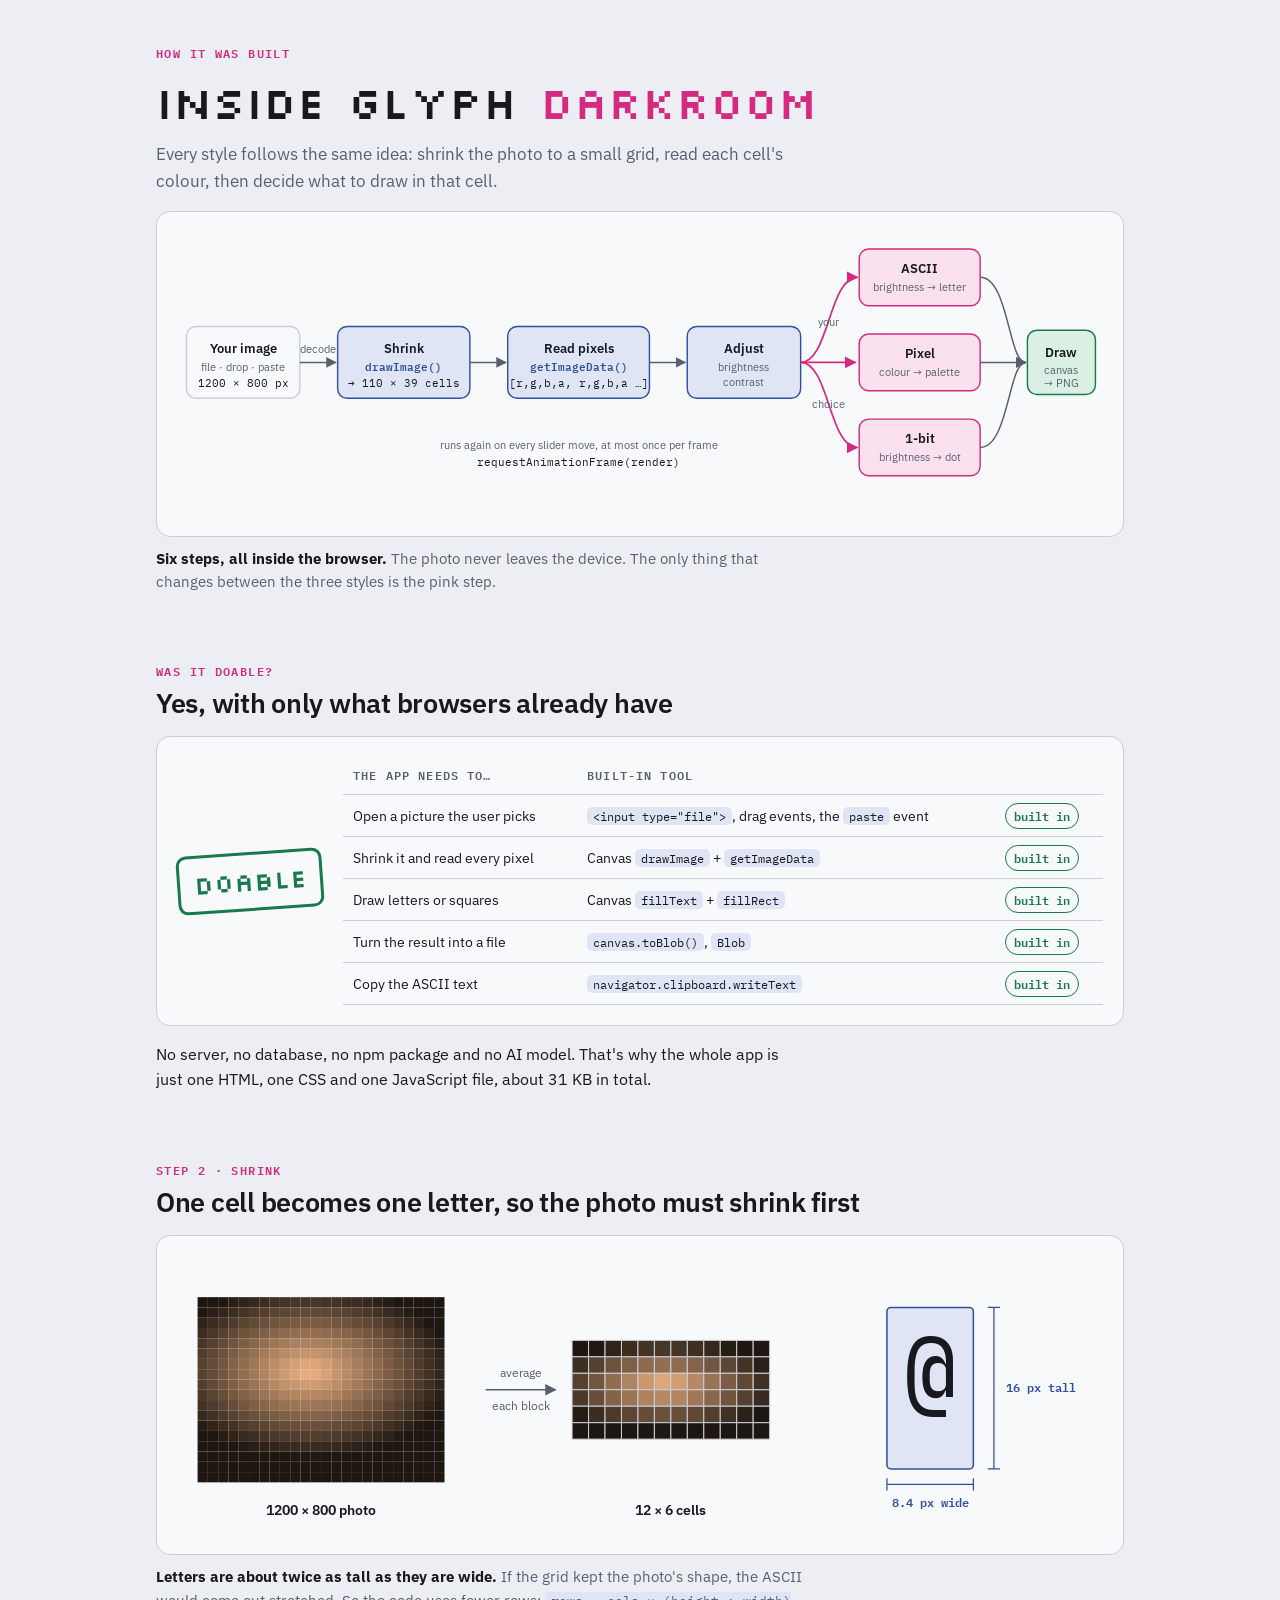
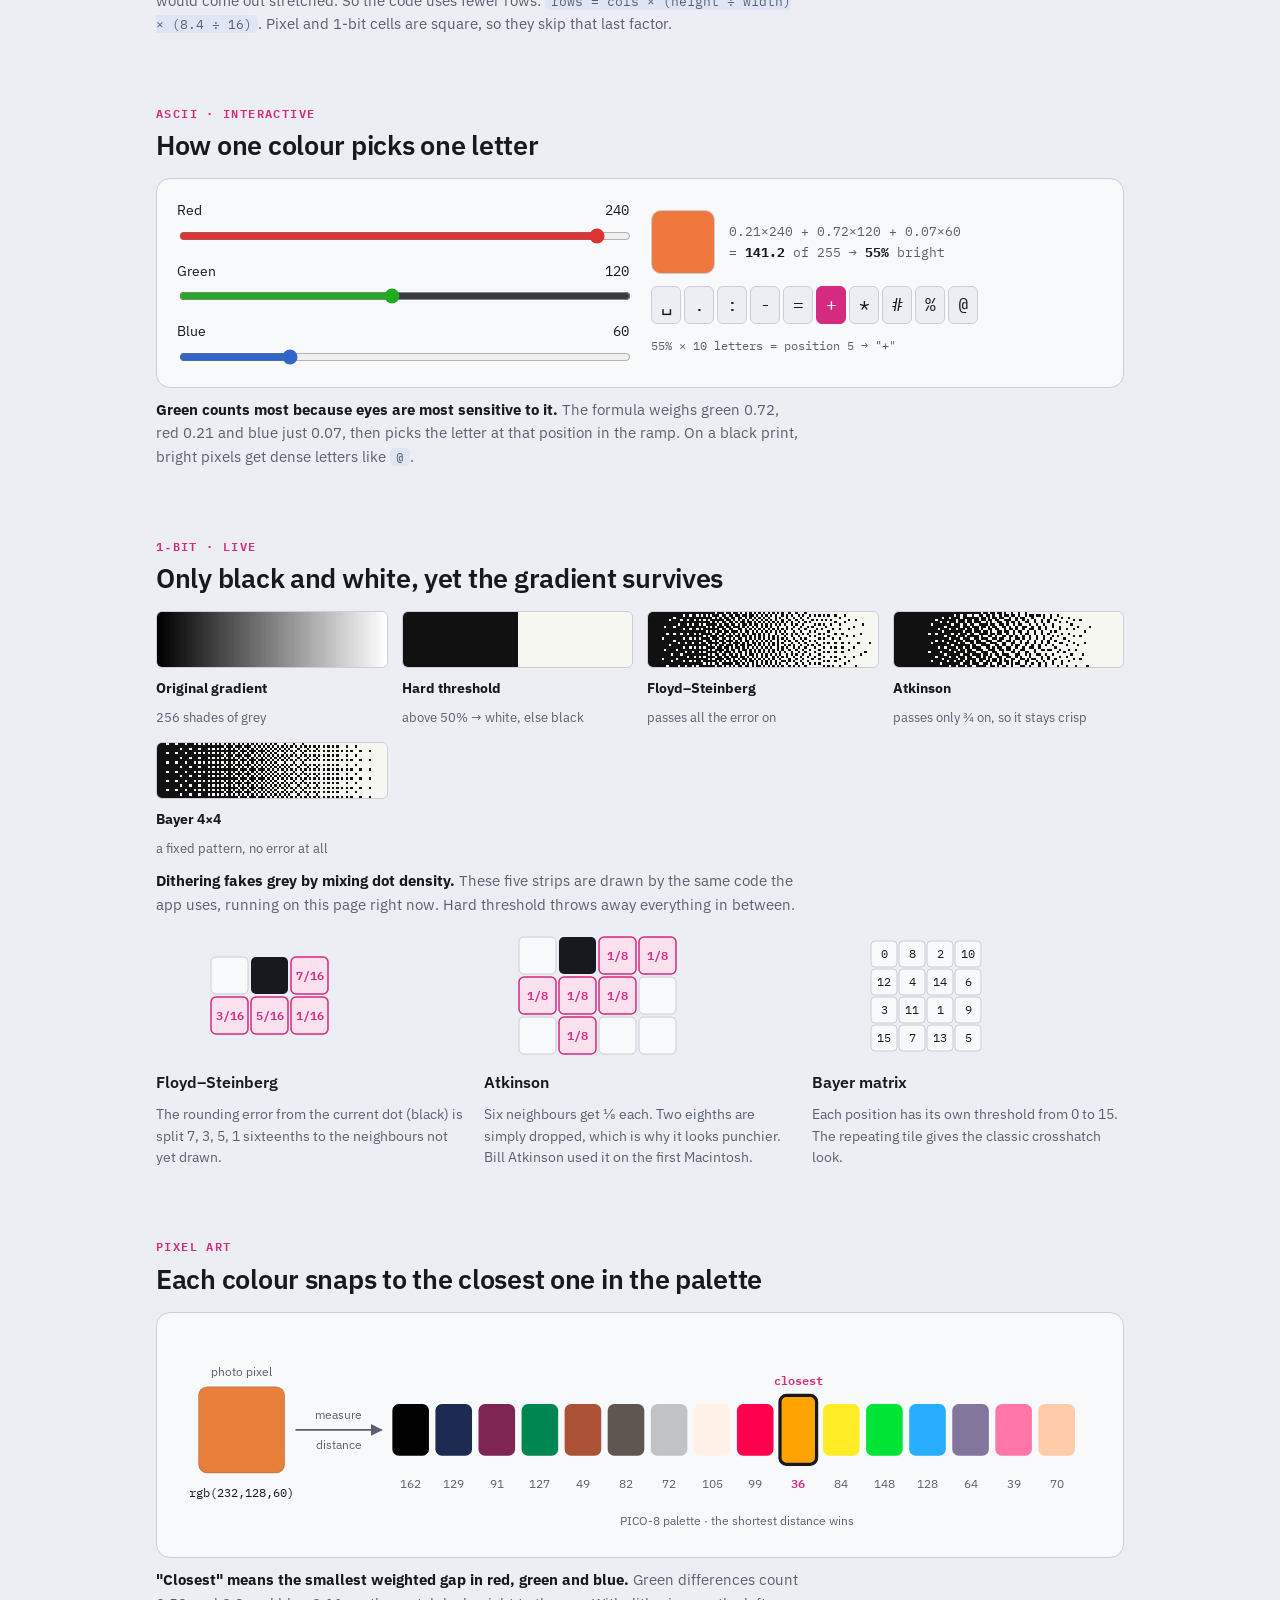
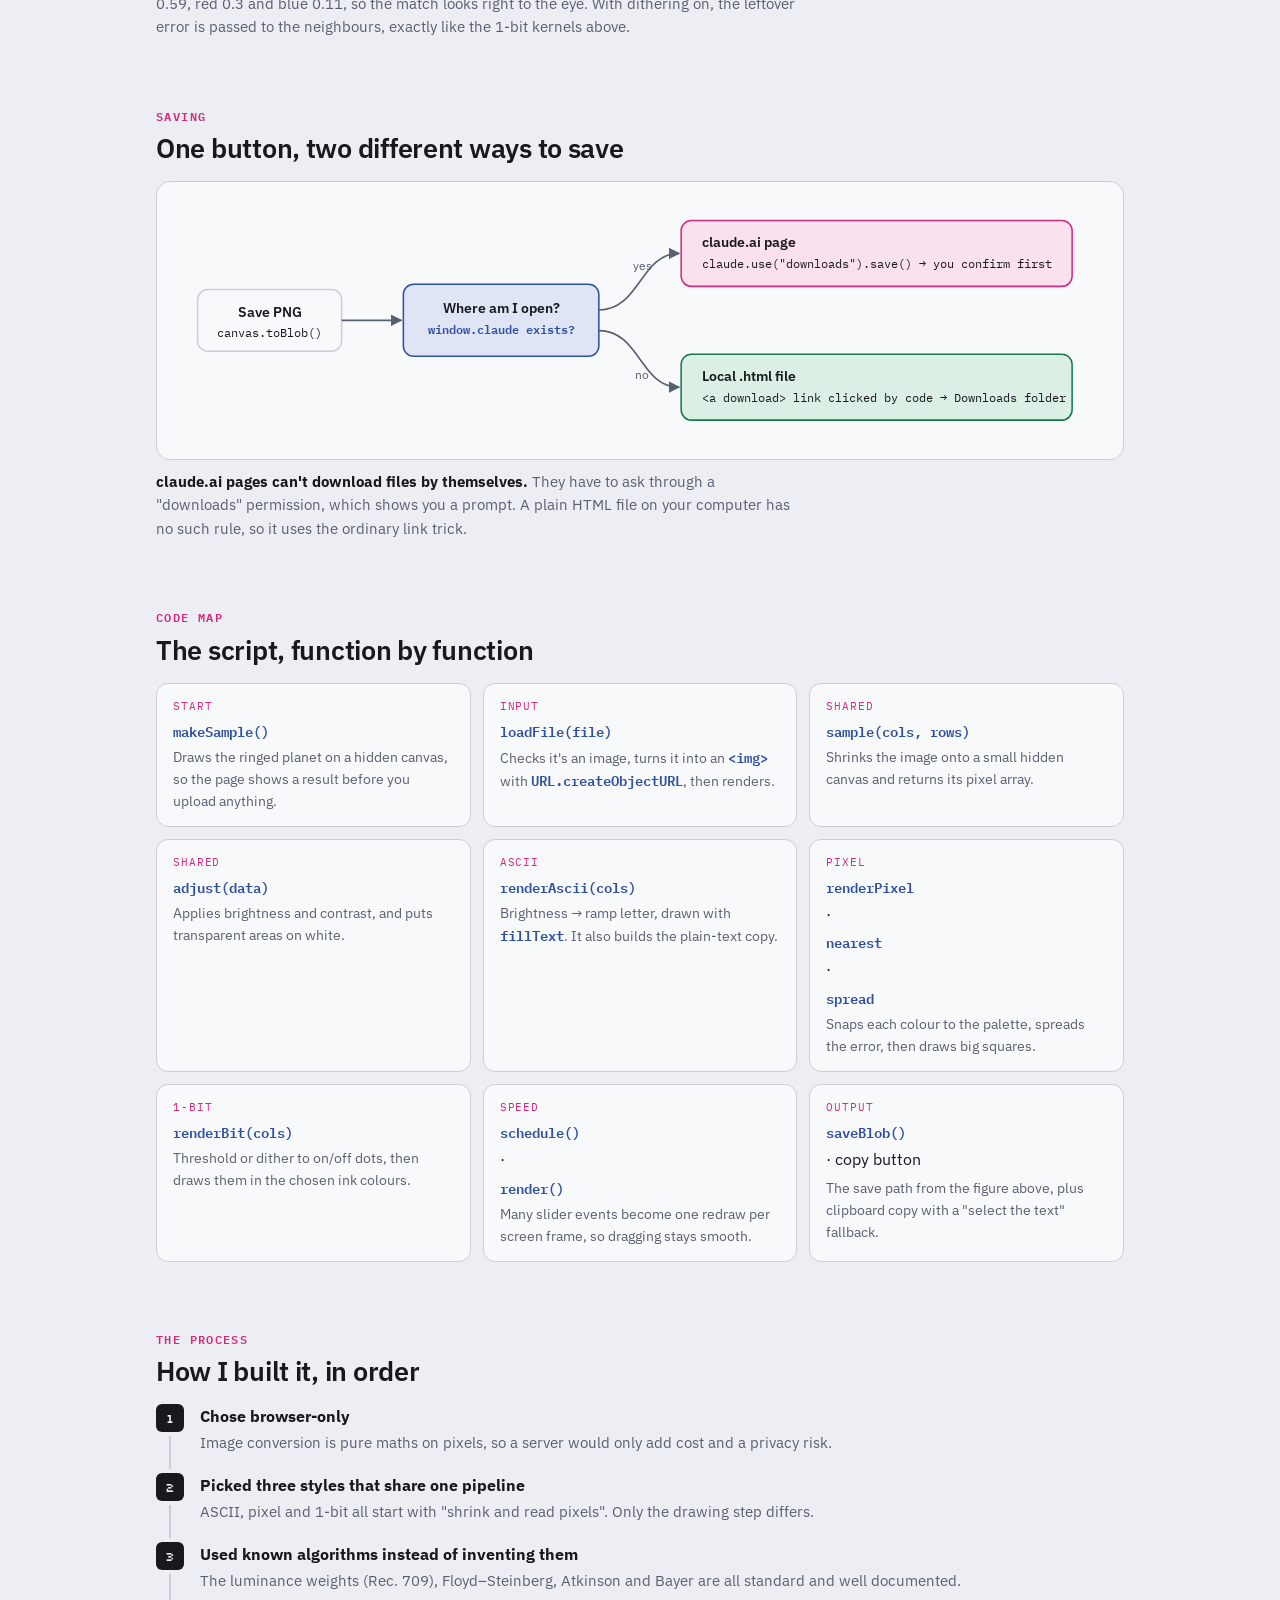
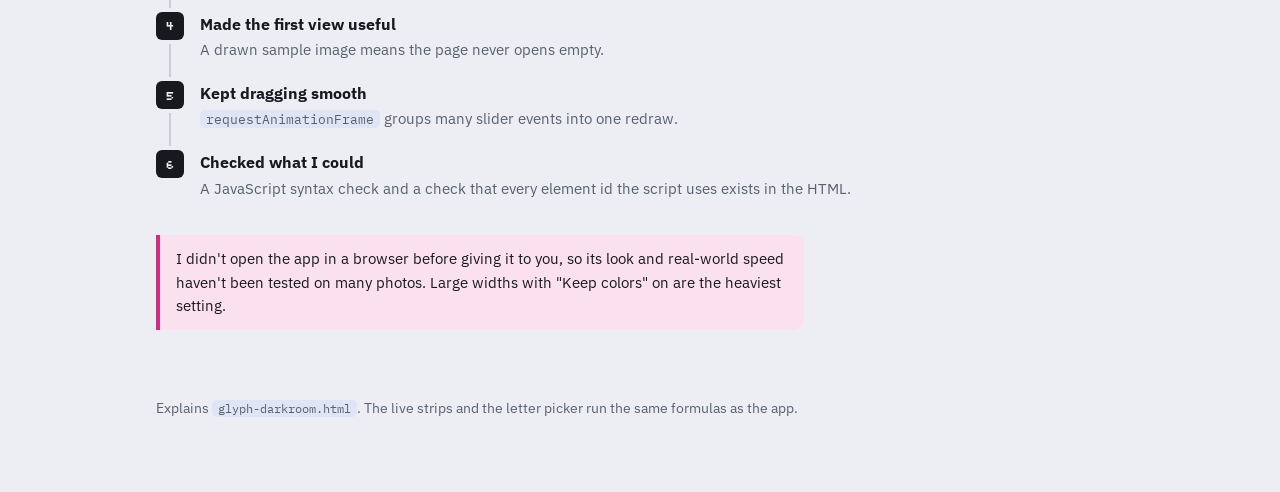
==== commit 71958b52: "Move inline CSS and JS into separate files" ====
--- a/glyph-darkroom-explained.html
+++ b/glyph-darkroom-explained.html
@@ -3,159 +3,12 @@
 <head>
 <meta charset="utf-8">
 <meta name="viewport" content="width=device-width, initial-scale=1, viewport-fit=cover">
-<style>:root{padding-top:env(safe-area-inset-top,0px);padding-bottom:env(safe-area-inset-bottom,0px)}body{margin:0}img{max-width:100%}[hidden]{display:none!important}</style>
 <title>Inside Glyph Darkroom</title>
 <meta name="claude:viewport-fit-sides" content="cover">
 <link rel="preconnect" href="https://fonts.googleapis.com">
 <link rel="preconnect" href="https://fonts.gstatic.com" crossorigin>
 <link rel="stylesheet" href="https://fonts.googleapis.com/css2?family=Silkscreen&family=IBM+Plex+Sans:wght@400;500;600&family=IBM+Plex+Mono:wght@400;500;600&display=swap">
-<style>
-/* Layout: one 1000px column; every section opens with a figure, caption states the claim, a little text after.
-   Same risograph palette as the app it explains. */
-:root {
-  --paper: #eceef3; --sheet: #f8f9fb; --ink: #17191f; --muted: #586070; --rule: #c9ced8;
-  --blue: #2f4fa0; --blue-soft: #dfe5f5; --pink: #d42a80; --pink-soft: #fbe0ee;
-  --green: #187a4c; --green-soft: #dcefe4; --mat: #dfe2e9;
-  --font-display: "Silkscreen", "Courier New", monospace;
-  --font-body: "IBM Plex Sans", system-ui, -apple-system, "Segoe UI", sans-serif;
-  --font-mono: "IBM Plex Mono", ui-monospace, Consolas, monospace;
-}
-@media (prefers-color-scheme: dark) {
-  :root:not([data-theme="light"]) {
-    --paper: #13151a; --sheet: #1b1e25; --ink: #eceef3; --muted: #9aa2b2; --rule: #2e333e;
-    --blue: #8ea6ec; --blue-soft: #232c45; --pink: #ff6fb3; --pink-soft: #3b1d2d;
-    --green: #5fd39a; --green-soft: #173327; --mat: #0e1014;
-    color-scheme: dark;
-  }
-}
-:root[data-theme="dark"] {
-  --paper: #13151a; --sheet: #1b1e25; --ink: #eceef3; --muted: #9aa2b2; --rule: #2e333e;
-  --blue: #8ea6ec; --blue-soft: #232c45; --pink: #ff6fb3; --pink-soft: #3b1d2d;
-  --green: #5fd39a; --green-soft: #173327; --mat: #0e1014;
-  color-scheme: dark;
-}
-* { box-sizing: border-box; }
-body { background: var(--paper); color: var(--ink); font-family: var(--font-body); font-size: 16px; line-height: 1.6; }
-.page {
-  max-width: 1000px; margin: 0 auto;
-  padding-block: 44px 72px;
-  padding-left: max(16px, env(safe-area-inset-left, 0px));
-  padding-right: max(16px, env(safe-area-inset-right, 0px));
-  display: flex; flex-direction: column; gap: 68px;
-}
-h1, h2, h3 { margin: 0; text-wrap: balance; }
-h1 { font-family: var(--font-display); font-weight: 400; font-size: clamp(1.8rem, 5vw, 2.8rem); line-height: 1.05; }
-h1 .pk { color: var(--pink); }
-h2 { font-size: clamp(1.3rem, 3vw, 1.7rem); font-weight: 600; line-height: 1.25; letter-spacing: -0.01em; }
-h3 { font-size: 1rem; font-weight: 600; }
-p { margin: 0; max-width: 65ch; }
-code { font-family: var(--font-mono); font-size: 0.86em; background: var(--blue-soft); padding: 1px 6px; border-radius: 5px; }
-.eyebrow { font-family: var(--font-mono); font-size: 0.72rem; font-weight: 600; letter-spacing: 0.12em; text-transform: uppercase; color: var(--pink); }
-section { display: flex; flex-direction: column; gap: 16px; }
-.head { display: flex; flex-direction: column; gap: 6px; }
-.lead { color: var(--muted); font-size: 1.05rem; }
-figure { margin: 0; display: flex; flex-direction: column; gap: 10px; }
-figcaption { color: var(--muted); font-size: 0.92rem; max-width: 72ch; }
-figcaption strong { color: var(--ink); }
-.panel { background: var(--sheet); border: 1px solid var(--rule); border-radius: 14px; padding: 20px; }
-.scroll { overflow-x: auto; }
-.scroll svg { display: block; width: 100%; min-width: 660px; height: auto; }
-
-/* svg paint */
-.n { fill: var(--sheet); stroke: var(--rule); stroke-width: 1.5; }
-.n-b { fill: var(--blue-soft); stroke: var(--blue); stroke-width: 1.5; }
-.n-p { fill: var(--pink-soft); stroke: var(--pink); stroke-width: 1.5; }
-.n-g { fill: var(--green-soft); stroke: var(--green); stroke-width: 1.5; }
-.tx { fill: var(--ink); font-family: var(--font-body); font-size: 13px; }
-.tb { fill: var(--ink); font-family: var(--font-body); font-weight: 600; font-size: 14px; }
-.tm { fill: var(--muted); font-family: var(--font-body); font-size: 11.5px; }
-.tc { fill: var(--ink); font-family: var(--font-mono); font-size: 11.5px; }
-.tc-b { fill: var(--blue); font-family: var(--font-mono); font-size: 11.5px; font-weight: 600; }
-.tc-p { fill: var(--pink); font-family: var(--font-mono); font-size: 11.5px; font-weight: 600; }
-.e { fill: none; stroke: var(--muted); stroke-width: 1.6; }
-.e-p { fill: none; stroke: var(--pink); stroke-width: 1.8; }
-.ah { fill: var(--muted); } .ah-p { fill: var(--pink); }
-.dim { stroke: var(--blue); stroke-width: 1.2; fill: none; }
-.cellg { fill: none; stroke: var(--rule); stroke-width: 1; }
-.cell-hot { fill: var(--pink-soft); stroke: var(--pink); stroke-width: 1.5; }
-.cell-me { fill: var(--ink); }
-.cell-w { fill: var(--sheet); stroke: var(--rule); stroke-width: 1; }
-
-/* verdict */
-.verdict { display: grid; grid-template-columns: auto minmax(0, 1fr); gap: 16px 20px; align-items: center; }
-.stamp { font-family: var(--font-display); font-size: 1.6rem; color: var(--green); border: 3px solid var(--green); border-radius: 10px; padding: 6px 14px; transform: rotate(-4deg); white-space: nowrap; }
-.need { width: 100%; border-collapse: collapse; font-size: 0.9rem; }
-.need th, .need td { text-align: left; padding: 9px 10px; border-bottom: 1px solid var(--rule); vertical-align: top; }
-.need th { font-family: var(--font-mono); font-size: 0.72rem; letter-spacing: 0.1em; text-transform: uppercase; color: var(--muted); font-weight: 600; }
-.chip { font-family: var(--font-mono); font-size: 0.75rem; font-weight: 600; padding: 2px 8px; border-radius: 999px; border: 1.5px solid currentColor; white-space: nowrap; }
-.chip.ok { color: var(--green); }
-.table-wrap { overflow-x: auto; }
-.table-wrap table { min-width: 560px; }
-
-/* luminance lab */
-.lab { display: grid; grid-template-columns: minmax(0, 1fr) minmax(0, 1fr); gap: 22px; align-items: center; }
-.lab-in { display: flex; flex-direction: column; gap: 14px; }
-.slider { display: flex; flex-direction: column; gap: 4px; font-size: 0.88rem; }
-.slider .row { display: flex; justify-content: space-between; }
-.slider output { font-family: var(--font-mono); font-variant-numeric: tabular-nums; }
-input[type="range"] { width: 100%; }
-#rR { accent-color: #d33; } #rG { accent-color: #2a2; } #rB { accent-color: #36c; }
-.lab-out { display: flex; flex-direction: column; gap: 12px; }
-.swatch-row { display: flex; align-items: center; gap: 14px; }
-.swatch { width: 64px; height: 64px; border-radius: 10px; border: 1px solid var(--rule); flex-shrink: 0; }
-.math { font-family: var(--font-mono); font-size: 0.82rem; color: var(--muted); font-variant-numeric: tabular-nums; overflow-wrap: anywhere; }
-.math b { color: var(--ink); }
-.ramp { display: flex; gap: 3px; flex-wrap: wrap; }
-.ramp span {
-  width: 30px; height: 38px; display: inline-flex; align-items: center; justify-content: center;
-  font-family: var(--font-mono); font-size: 1.15rem; border-radius: 6px; border: 1px solid var(--rule); background: var(--paper);
-}
-.ramp span.on { background: var(--pink); border-color: var(--pink); color: #fff; }
-.ramp-idx { font-family: var(--font-mono); font-size: 0.78rem; color: var(--muted); }
-
-/* dithering small multiples */
-.multiples { display: grid; grid-template-columns: repeat(auto-fill, minmax(min(100%, 210px), 1fr)); gap: 14px; }
-.mult { display: flex; flex-direction: column; gap: 8px; }
-.mult canvas { width: 100%; height: auto; image-rendering: pixelated; border-radius: 6px; border: 1px solid var(--rule); display: block; }
-.mult b { font-size: 0.9rem; }
-.mult span { font-size: 0.82rem; color: var(--muted); }
-
-/* kernels */
-.kernels { display: grid; grid-template-columns: repeat(3, minmax(0, 1fr)); gap: 16px; }
-.kernel { display: flex; flex-direction: column; gap: 8px; align-items: flex-start; }
-.kernel svg { width: 100%; max-width: 230px; height: auto; }
-.kernel p { font-size: 0.85rem; color: var(--muted); }
-
-/* code map */
-.codemap { display: grid; grid-template-columns: repeat(auto-fill, minmax(min(100%, 280px), 1fr)); gap: 12px; }
-.fn { padding: 14px 16px; border-radius: 12px; border: 1px solid var(--rule); background: var(--sheet); display: flex; flex-direction: column; gap: 4px; }
-.fn code { background: none; padding: 0; font-weight: 600; color: var(--blue); font-size: 0.86rem; }
-.fn span { font-size: 0.86rem; color: var(--muted); }
-.fn .tagline { font-family: var(--font-mono); font-size: 0.7rem; letter-spacing: 0.08em; text-transform: uppercase; color: var(--pink); }
-
-/* build steps */
-.steps { list-style: none; margin: 0; padding: 0; display: flex; flex-direction: column; counter-reset: s; }
-.steps li { counter-increment: s; position: relative; padding: 0 0 18px 44px; }
-.steps li::before {
-  content: counter(s); position: absolute; left: 0; top: 0;
-  width: 28px; height: 28px; border-radius: 6px; background: var(--ink); color: var(--paper);
-  display: flex; align-items: center; justify-content: center; font-family: var(--font-display); font-size: 0.8rem;
-}
-.steps li::after { content: ""; position: absolute; left: 13px; top: 32px; bottom: 4px; width: 2px; background: var(--rule); }
-.steps li:last-child::after { display: none; }
-.steps b { display: block; }
-.steps span { color: var(--muted); font-size: 0.92rem; }
-.honest { border-left: 4px solid var(--pink); padding: 12px 16px; background: var(--pink-soft); border-radius: 0 10px 10px 0; font-size: 0.92rem; max-width: 72ch; }
-
-footer { color: var(--muted); font-size: 0.85rem; }
-
-@media (max-width: 760px) {
-  .lab { grid-template-columns: minmax(0, 1fr); }
-  .kernels { grid-template-columns: minmax(0, 1fr); }
-  .verdict { grid-template-columns: minmax(0, 1fr); }
-  .stamp { justify-self: start; }
-}
-</style>
+<link rel="stylesheet" href="css/glyph-darkroom-explained.css">
 </head>
 <body>
 <main class="page">
@@ -254,7 +107,7 @@
         </table>
       </div>
     </div>
-    <p>No server, no database, no npm package and no AI model. That's why it fits in one 31 KB HTML file.</p>
+    <p>No server, no database, no npm package and no AI model. That's why the whole app is just one HTML, one CSS and one JavaScript file, about 31 KB in total.</p>
   </section>
 
   <!-- SHRINK -->
@@ -452,127 +305,7 @@
   <footer>Explains <code>glyph-darkroom.html</code>. The live strips and the letter picker run the same formulas as the app.</footer>
 </main>
 
-<script>
-(function () {
-  "use strict";
-  var $ = function (id) { return document.getElementById(id); };
-  var SVGNS = "http://www.w3.org/2000/svg";
-  function el(tag, attrs, parent) {
-    var e = document.createElementNS(SVGNS, tag);
-    for (var k in attrs) e.setAttribute(k, attrs[k]);
-    if (parent) parent.appendChild(e);
-    return e;
-  }
-
-  // ---- Shrink figure: big grid -> small grid (shades from a soft sphere) ----
-  function shade(x, y, w, h) {
-    var dx = (x + 0.5) / w - 0.45, dy = (y + 0.5) / h - 0.4;
-    var d = Math.sqrt(dx * dx + dy * dy * 1.6);
-    return Math.max(0, Math.min(1, 1 - d * 1.7));
-  }
-  var big = $("bigGrid");
-  for (var y = 0; y < 18; y++) for (var x = 0; x < 24; x++) {
-    var v = shade(x, y, 24, 18), c = Math.round(30 + v * 210);
-    el("rect", { x: 20 + x * 10, y: 40 + y * 10, width: 10, height: 10, style: "fill:rgb(" + c + "," + Math.round(c * 0.75) + "," + Math.round(c * 0.55) + ")" }, big);
-  }
-  var small = $("smallGrid");
-  for (var sy = 0; sy < 6; sy++) for (var sx = 0; sx < 12; sx++) {
-    var sv = shade(sx * 2, sy * 3, 24, 18), sc = Math.round(30 + sv * 210);
-    el("rect", { x: 384 + sx * 16, y: 82 + sy * 16, width: 16, height: 16, style: "fill:rgb(" + sc + "," + Math.round(sc * 0.75) + "," + Math.round(sc * 0.55) + ")", "class": "cellg" }, small);
-  }
-
-  // ---- Luminance lab ----
-  var RAMP = " .:-=+*#%@";
-  var rampEl = $("ramp");
-  var cells = RAMP.split("").map(function (ch, i) {
-    var s = document.createElement("span"); s.textContent = ch === " " ? "␣" : ch; s.title = "position " + i;
-    rampEl.appendChild(s); return s;
-  });
-  function lab() {
-    var r = +$("rR").value, g = +$("rG").value, b = +$("rB").value;
-    $("oR").textContent = r; $("oG").textContent = g; $("oB").textContent = b;
-    $("sw").style.background = "rgb(" + r + "," + g + "," + b + ")";
-    var L = (0.2126 * r + 0.7152 * g + 0.0722 * b) / 255;
-    var idx = Math.min(RAMP.length - 1, Math.floor(L * RAMP.length));
-    $("math").innerHTML = "0.21×" + r + " + 0.72×" + g + " + 0.07×" + b + "<br>= <b>" + (L * 255).toFixed(1) + "</b> of 255 → <b>" + Math.round(L * 100) + "%</b> bright";
-    cells.forEach(function (c, i) { c.classList.toggle("on", i === idx); });
-    $("rampIdx").textContent = Math.round(L * 100) + "% × " + RAMP.length + " letters = position " + idx + " → \"" + (RAMP[idx] === " " ? "space" : RAMP[idx]) + "\"";
-  }
-  ["rR", "rG", "rB"].forEach(function (id) { $(id).addEventListener("input", lab); });
-  lab();
-
-  // ---- Dither strips (same maths as the app) ----
-  var W = 100, H = 24;
-  function gradient() { var L = new Float32Array(W * H); for (var y = 0; y < H; y++) for (var x = 0; x < W; x++) L[y * W + x] = x / (W - 1); return L; }
-  function add(L, x, y, v) { if (x >= 0 && x < W && y < H) L[y * W + x] += v; }
-  var BAYER = [0, 8, 2, 10, 12, 4, 14, 6, 3, 11, 1, 9, 15, 7, 13, 5];
-  function dither(method) {
-    var L = gradient(), bits = new Uint8Array(W * H);
-    for (var y = 0; y < H; y++) for (var x = 0; x < W; x++) {
-      var p = y * W + x, v = L[p], on;
-      if (method === "bay") on = v > (BAYER[(y % 4) * 4 + (x % 4)] + 0.5) / 16;
-      else on = v > 0.5;
-      bits[p] = on ? 1 : 0;
-      var err = v - (on ? 1 : 0);
-      if (method === "fs") { add(L, x + 1, y, err * 7 / 16); add(L, x - 1, y + 1, err * 3 / 16); add(L, x, y + 1, err * 5 / 16); add(L, x + 1, y + 1, err / 16); }
-      if (method === "atk") { var e = err / 8; add(L, x + 1, y, e); add(L, x + 2, y, e); add(L, x - 1, y + 1, e); add(L, x, y + 1, e); add(L, x + 1, y + 1, e); add(L, x, y + 2, e); }
-    }
-    return bits;
-  }
-  function paint(id, fn) {
-    var c = $(id), ctx = c.getContext("2d"), s = c.width / W;
-    for (var y = 0; y < H; y++) for (var x = 0; x < W; x++) { ctx.fillStyle = fn(x, y); ctx.fillRect(x * s, y * s, s, s); }
-  }
-  paint("d-src", function (x) { var g = Math.round(x / (W - 1) * 255); return "rgb(" + g + "," + g + "," + g + ")"; });
-  [["d-none", "none"], ["d-fs", "fs"], ["d-atk", "atk"], ["d-bay", "bay"]].forEach(function (pair) {
-    var bits = dither(pair[1]);
-    paint(pair[0], function (x, y) { return bits[y * W + x] ? "#f7f7f2" : "#111111"; });
-  });
-
-  // ---- Kernel diagrams ----
-  function kernel(id, cols, rows, me, weights, labelFn) {
-    var g = $(id), size = 40, ox = (230 - cols * size) / 2, oy = (130 - rows * size) / 2;
-    for (var y = 0; y < rows; y++) for (var x = 0; x < cols; x++) {
-      var key = x + "," + y, w = weights[key];
-      var cls = (x === me[0] && y === me[1]) ? "cell-me" : (w !== undefined ? "cell-hot" : "cell-w");
-      el("rect", { x: ox + x * size, y: oy + y * size, width: size - 3, height: size - 3, rx: 5, "class": cls }, g);
-      var label = labelFn ? labelFn(x, y) : (w !== undefined ? w : "");
-      if (label !== "") {
-        var t = el("text", { x: ox + x * size + (size - 3) / 2, y: oy + y * size + (size - 3) / 2 + 4, "text-anchor": "middle", "class": "tc-p" }, g);
-        t.textContent = label;
-      }
-    }
-  }
-  kernel("k-fs", 3, 2, [1, 0], { "2,0": "7/16", "0,1": "3/16", "1,1": "5/16", "2,1": "1/16" });
-  kernel("k-atk", 4, 3, [1, 0], { "2,0": "1/8", "3,0": "1/8", "0,1": "1/8", "1,1": "1/8", "2,1": "1/8", "1,2": "1/8" });
-  var BM = [0, 8, 2, 10, 12, 4, 14, 6, 3, 11, 1, 9, 15, 7, 13, 5];
-  (function () {
-    var g = $("k-bay"), size = 28, ox = (230 - 4 * size) / 2, oy = (130 - 4 * size) / 2;
-    for (var y = 0; y < 4; y++) for (var x = 0; x < 4; x++) {
-      var v = BM[y * 4 + x];
-      el("rect", { x: ox + x * size, y: oy + y * size, width: size - 2, height: size - 2, rx: 4, "class": "cell-w", style: "fill-opacity:1" }, g);
-      var t = el("text", { x: ox + x * size + (size - 2) / 2, y: oy + y * size + (size - 2) / 2 + 4, "text-anchor": "middle", "class": "tc" }, g);
-      t.textContent = v;
-    }
-  })();
-
-  // ---- Palette match row ----
-  var PICO = ["#000000","#1d2b53","#7e2553","#008751","#ab5236","#5f574f","#c2c3c7","#fff1e8","#ff004d","#ffa300","#ffec27","#00e436","#29adff","#83769c","#ff77a8","#ffccaa"];
-  var px = [232, 128, 60];
-  function rgb(h) { var n = parseInt(h.slice(1), 16); return [n >> 16 & 255, n >> 8 & 255, n & 255]; }
-  var dists = PICO.map(function (h) { var c = rgb(h), dr = px[0] - c[0], dg = px[1] - c[1], db = px[2] - c[2]; return Math.sqrt(dr * dr * 0.3 + dg * dg * 0.59 + db * db * 0.11); });
-  var best = dists.indexOf(Math.min.apply(null, dists));
-  var row = $("palRow");
-  PICO.forEach(function (h, i) {
-    var x = 200 + i * 40, isBest = i === best;
-    el("rect", { x: x, y: isBest ? 58 : 66, width: 34, height: isBest ? 64 : 48, rx: 6, style: "fill:" + h, stroke: isBest ? "currentColor" : "none", "stroke-width": isBest ? 3 : 0, "class": isBest ? "" : "" }, row);
-    var t = el("text", { x: x + 17, y: 144, "text-anchor": "middle", "class": isBest ? "tc-p" : "tm" }, row);
-    t.textContent = Math.round(dists[i]);
-  });
-  var lbl = el("text", { x: 200 + best * 40 + 17, y: 48, "text-anchor": "middle", "class": "tc-p" }, row);
-  lbl.textContent = "closest";
-})();
-</script>
+<script src="js/glyph-darkroom-explained.js"></script>
 
 </body>
 </html>
--- a/css/glyph-darkroom-explained.css
+++ b/css/glyph-darkroom-explained.css
@@ -0,0 +1,148 @@
+/* Base reset */
+:root{padding-top:env(safe-area-inset-top,0px);padding-bottom:env(safe-area-inset-bottom,0px)}body{margin:0}img{max-width:100%}[hidden]{display:none!important}
+
+/* Layout: one 1000px column; every section opens with a figure, caption states the claim, a little text after.
+   Same risograph palette as the app it explains. */
+:root {
+  --paper: #eceef3; --sheet: #f8f9fb; --ink: #17191f; --muted: #586070; --rule: #c9ced8;
+  --blue: #2f4fa0; --blue-soft: #dfe5f5; --pink: #d42a80; --pink-soft: #fbe0ee;
+  --green: #187a4c; --green-soft: #dcefe4; --mat: #dfe2e9;
+  --font-display: "Silkscreen", "Courier New", monospace;
+  --font-body: "IBM Plex Sans", system-ui, -apple-system, "Segoe UI", sans-serif;
+  --font-mono: "IBM Plex Mono", ui-monospace, Consolas, monospace;
+}
+@media (prefers-color-scheme: dark) {
+  :root:not([data-theme="light"]) {
+    --paper: #13151a; --sheet: #1b1e25; --ink: #eceef3; --muted: #9aa2b2; --rule: #2e333e;
+    --blue: #8ea6ec; --blue-soft: #232c45; --pink: #ff6fb3; --pink-soft: #3b1d2d;
+    --green: #5fd39a; --green-soft: #173327; --mat: #0e1014;
+    color-scheme: dark;
+  }
+}
+:root[data-theme="dark"] {
+  --paper: #13151a; --sheet: #1b1e25; --ink: #eceef3; --muted: #9aa2b2; --rule: #2e333e;
+  --blue: #8ea6ec; --blue-soft: #232c45; --pink: #ff6fb3; --pink-soft: #3b1d2d;
+  --green: #5fd39a; --green-soft: #173327; --mat: #0e1014;
+  color-scheme: dark;
+}
+* { box-sizing: border-box; }
+body { background: var(--paper); color: var(--ink); font-family: var(--font-body); font-size: 16px; line-height: 1.6; }
+.page {
+  max-width: 1000px; margin: 0 auto;
+  padding-block: 44px 72px;
+  padding-left: max(16px, env(safe-area-inset-left, 0px));
+  padding-right: max(16px, env(safe-area-inset-right, 0px));
+  display: flex; flex-direction: column; gap: 68px;
+}
+h1, h2, h3 { margin: 0; text-wrap: balance; }
+h1 { font-family: var(--font-display); font-weight: 400; font-size: clamp(1.8rem, 5vw, 2.8rem); line-height: 1.05; }
+h1 .pk { color: var(--pink); }
+h2 { font-size: clamp(1.3rem, 3vw, 1.7rem); font-weight: 600; line-height: 1.25; letter-spacing: -0.01em; }
+h3 { font-size: 1rem; font-weight: 600; }
+p { margin: 0; max-width: 65ch; }
+code { font-family: var(--font-mono); font-size: 0.86em; background: var(--blue-soft); padding: 1px 6px; border-radius: 5px; }
+.eyebrow { font-family: var(--font-mono); font-size: 0.72rem; font-weight: 600; letter-spacing: 0.12em; text-transform: uppercase; color: var(--pink); }
+section { display: flex; flex-direction: column; gap: 16px; }
+.head { display: flex; flex-direction: column; gap: 6px; }
+.lead { color: var(--muted); font-size: 1.05rem; }
+figure { margin: 0; display: flex; flex-direction: column; gap: 10px; }
+figcaption { color: var(--muted); font-size: 0.92rem; max-width: 72ch; }
+figcaption strong { color: var(--ink); }
+.panel { background: var(--sheet); border: 1px solid var(--rule); border-radius: 14px; padding: 20px; }
+.scroll { overflow-x: auto; }
+.scroll svg { display: block; width: 100%; min-width: 660px; height: auto; }
+
+/* svg paint */
+.n { fill: var(--sheet); stroke: var(--rule); stroke-width: 1.5; }
+.n-b { fill: var(--blue-soft); stroke: var(--blue); stroke-width: 1.5; }
+.n-p { fill: var(--pink-soft); stroke: var(--pink); stroke-width: 1.5; }
+.n-g { fill: var(--green-soft); stroke: var(--green); stroke-width: 1.5; }
+.tx { fill: var(--ink); font-family: var(--font-body); font-size: 13px; }
+.tb { fill: var(--ink); font-family: var(--font-body); font-weight: 600; font-size: 14px; }
+.tm { fill: var(--muted); font-family: var(--font-body); font-size: 11.5px; }
+.tc { fill: var(--ink); font-family: var(--font-mono); font-size: 11.5px; }
+.tc-b { fill: var(--blue); font-family: var(--font-mono); font-size: 11.5px; font-weight: 600; }
+.tc-p { fill: var(--pink); font-family: var(--font-mono); font-size: 11.5px; font-weight: 600; }
+.e { fill: none; stroke: var(--muted); stroke-width: 1.6; }
+.e-p { fill: none; stroke: var(--pink); stroke-width: 1.8; }
+.ah { fill: var(--muted); } .ah-p { fill: var(--pink); }
+.dim { stroke: var(--blue); stroke-width: 1.2; fill: none; }
+.cellg { fill: none; stroke: var(--rule); stroke-width: 1; }
+.cell-hot { fill: var(--pink-soft); stroke: var(--pink); stroke-width: 1.5; }
+.cell-me { fill: var(--ink); }
+.cell-w { fill: var(--sheet); stroke: var(--rule); stroke-width: 1; }
+
+/* verdict */
+.verdict { display: grid; grid-template-columns: auto minmax(0, 1fr); gap: 16px 20px; align-items: center; }
+.stamp { font-family: var(--font-display); font-size: 1.6rem; color: var(--green); border: 3px solid var(--green); border-radius: 10px; padding: 6px 14px; transform: rotate(-4deg); white-space: nowrap; }
+.need { width: 100%; border-collapse: collapse; font-size: 0.9rem; }
+.need th, .need td { text-align: left; padding: 9px 10px; border-bottom: 1px solid var(--rule); vertical-align: top; }
+.need th { font-family: var(--font-mono); font-size: 0.72rem; letter-spacing: 0.1em; text-transform: uppercase; color: var(--muted); font-weight: 600; }
+.chip { font-family: var(--font-mono); font-size: 0.75rem; font-weight: 600; padding: 2px 8px; border-radius: 999px; border: 1.5px solid currentColor; white-space: nowrap; }
+.chip.ok { color: var(--green); }
+.table-wrap { overflow-x: auto; }
+.table-wrap table { min-width: 560px; }
+
+/* luminance lab */
+.lab { display: grid; grid-template-columns: minmax(0, 1fr) minmax(0, 1fr); gap: 22px; align-items: center; }
+.lab-in { display: flex; flex-direction: column; gap: 14px; }
+.slider { display: flex; flex-direction: column; gap: 4px; font-size: 0.88rem; }
+.slider .row { display: flex; justify-content: space-between; }
+.slider output { font-family: var(--font-mono); font-variant-numeric: tabular-nums; }
+input[type="range"] { width: 100%; }
+#rR { accent-color: #d33; } #rG { accent-color: #2a2; } #rB { accent-color: #36c; }
+.lab-out { display: flex; flex-direction: column; gap: 12px; }
+.swatch-row { display: flex; align-items: center; gap: 14px; }
+.swatch { width: 64px; height: 64px; border-radius: 10px; border: 1px solid var(--rule); flex-shrink: 0; }
+.math { font-family: var(--font-mono); font-size: 0.82rem; color: var(--muted); font-variant-numeric: tabular-nums; overflow-wrap: anywhere; }
+.math b { color: var(--ink); }
+.ramp { display: flex; gap: 3px; flex-wrap: wrap; }
+.ramp span {
+  width: 30px; height: 38px; display: inline-flex; align-items: center; justify-content: center;
+  font-family: var(--font-mono); font-size: 1.15rem; border-radius: 6px; border: 1px solid var(--rule); background: var(--paper);
+}
+.ramp span.on { background: var(--pink); border-color: var(--pink); color: #fff; }
+.ramp-idx { font-family: var(--font-mono); font-size: 0.78rem; color: var(--muted); }
+
+/* dithering small multiples */
+.multiples { display: grid; grid-template-columns: repeat(auto-fill, minmax(min(100%, 210px), 1fr)); gap: 14px; }
+.mult { display: flex; flex-direction: column; gap: 8px; }
+.mult canvas { width: 100%; height: auto; image-rendering: pixelated; border-radius: 6px; border: 1px solid var(--rule); display: block; }
+.mult b { font-size: 0.9rem; }
+.mult span { font-size: 0.82rem; color: var(--muted); }
+
+/* kernels */
+.kernels { display: grid; grid-template-columns: repeat(3, minmax(0, 1fr)); gap: 16px; }
+.kernel { display: flex; flex-direction: column; gap: 8px; align-items: flex-start; }
+.kernel svg { width: 100%; max-width: 230px; height: auto; }
+.kernel p { font-size: 0.85rem; color: var(--muted); }
+
+/* code map */
+.codemap { display: grid; grid-template-columns: repeat(auto-fill, minmax(min(100%, 280px), 1fr)); gap: 12px; }
+.fn { padding: 14px 16px; border-radius: 12px; border: 1px solid var(--rule); background: var(--sheet); display: flex; flex-direction: column; gap: 4px; }
+.fn code { background: none; padding: 0; font-weight: 600; color: var(--blue); font-size: 0.86rem; }
+.fn span { font-size: 0.86rem; color: var(--muted); }
+.fn .tagline { font-family: var(--font-mono); font-size: 0.7rem; letter-spacing: 0.08em; text-transform: uppercase; color: var(--pink); }
+
+/* build steps */
+.steps { list-style: none; margin: 0; padding: 0; display: flex; flex-direction: column; counter-reset: s; }
+.steps li { counter-increment: s; position: relative; padding: 0 0 18px 44px; }
+.steps li::before {
+  content: counter(s); position: absolute; left: 0; top: 0;
+  width: 28px; height: 28px; border-radius: 6px; background: var(--ink); color: var(--paper);
+  display: flex; align-items: center; justify-content: center; font-family: var(--font-display); font-size: 0.8rem;
+}
+.steps li::after { content: ""; position: absolute; left: 13px; top: 32px; bottom: 4px; width: 2px; background: var(--rule); }
+.steps li:last-child::after { display: none; }
+.steps b { display: block; }
+.steps span { color: var(--muted); font-size: 0.92rem; }
+.honest { border-left: 4px solid var(--pink); padding: 12px 16px; background: var(--pink-soft); border-radius: 0 10px 10px 0; font-size: 0.92rem; max-width: 72ch; }
+
+footer { color: var(--muted); font-size: 0.85rem; }
+
+@media (max-width: 760px) {
+  .lab { grid-template-columns: minmax(0, 1fr); }
+  .kernels { grid-template-columns: minmax(0, 1fr); }
+  .verdict { grid-template-columns: minmax(0, 1fr); }
+  .stamp { justify-self: start; }
+}
